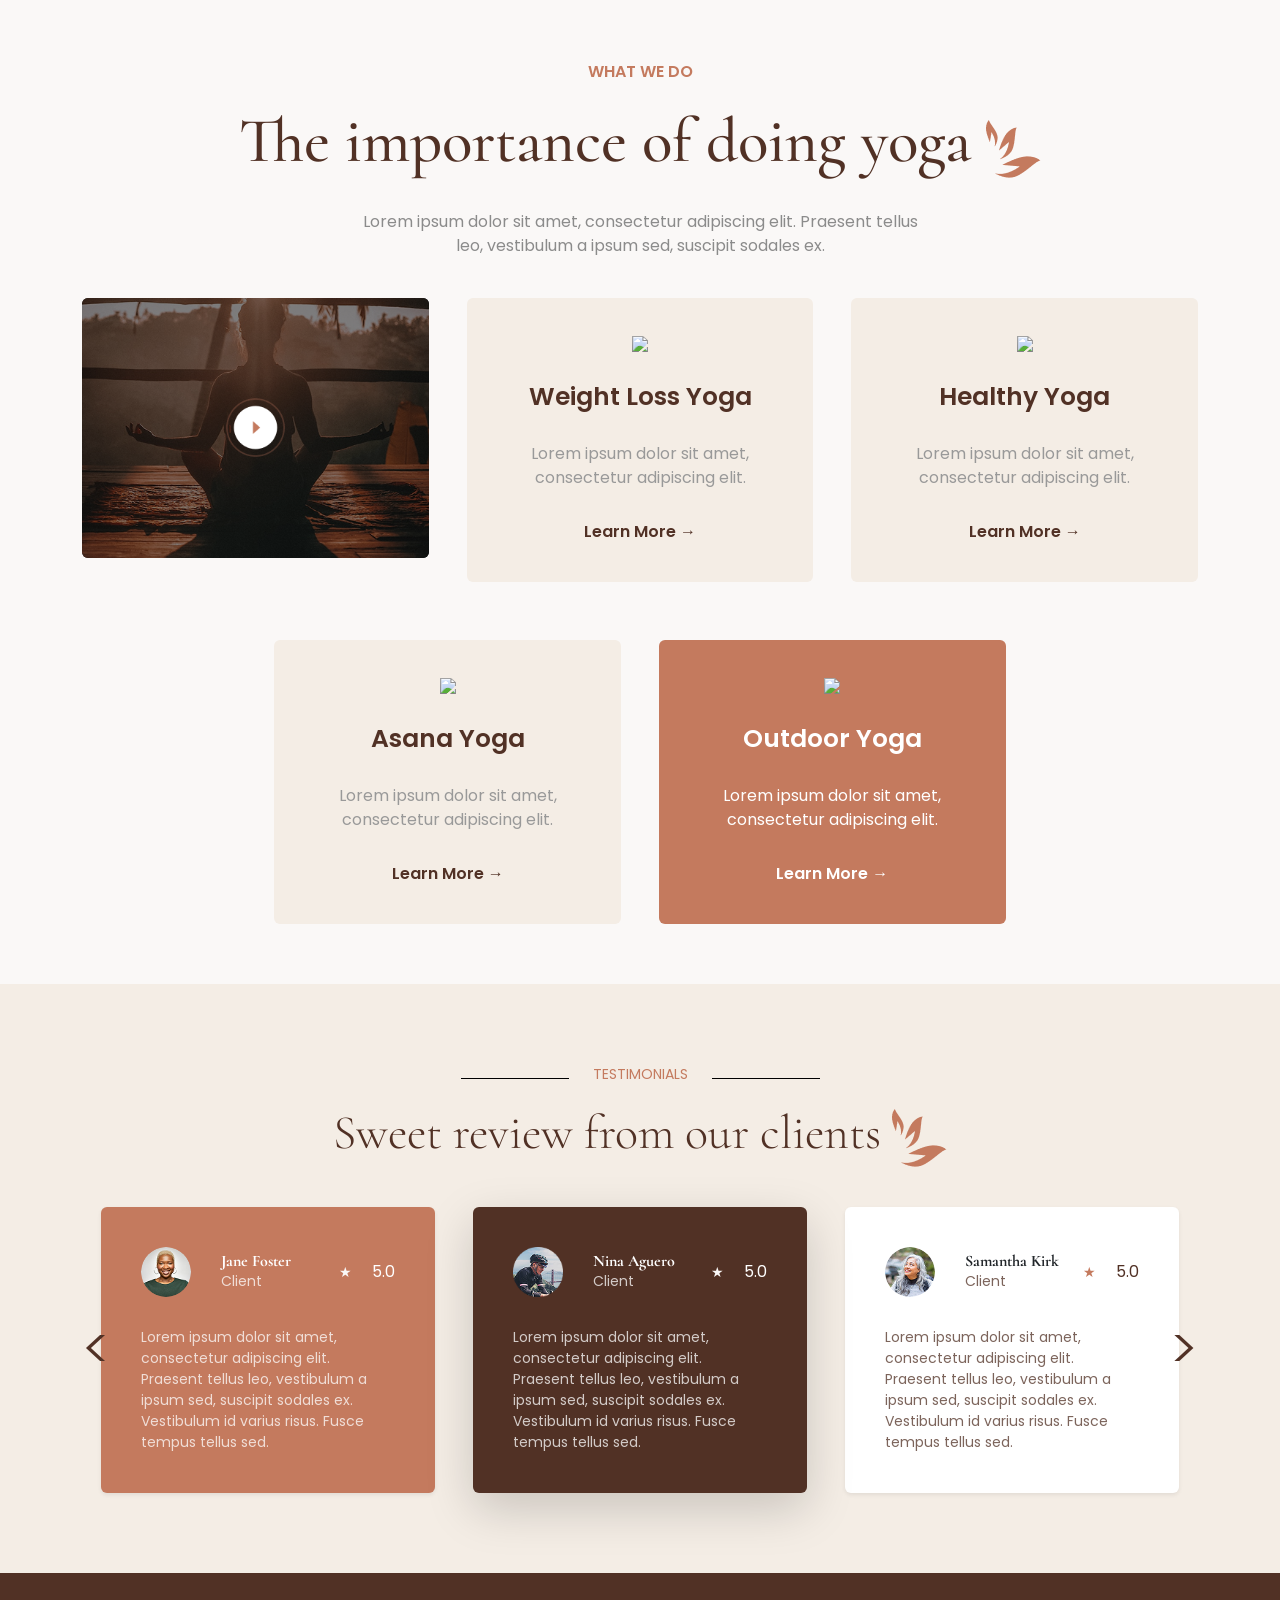
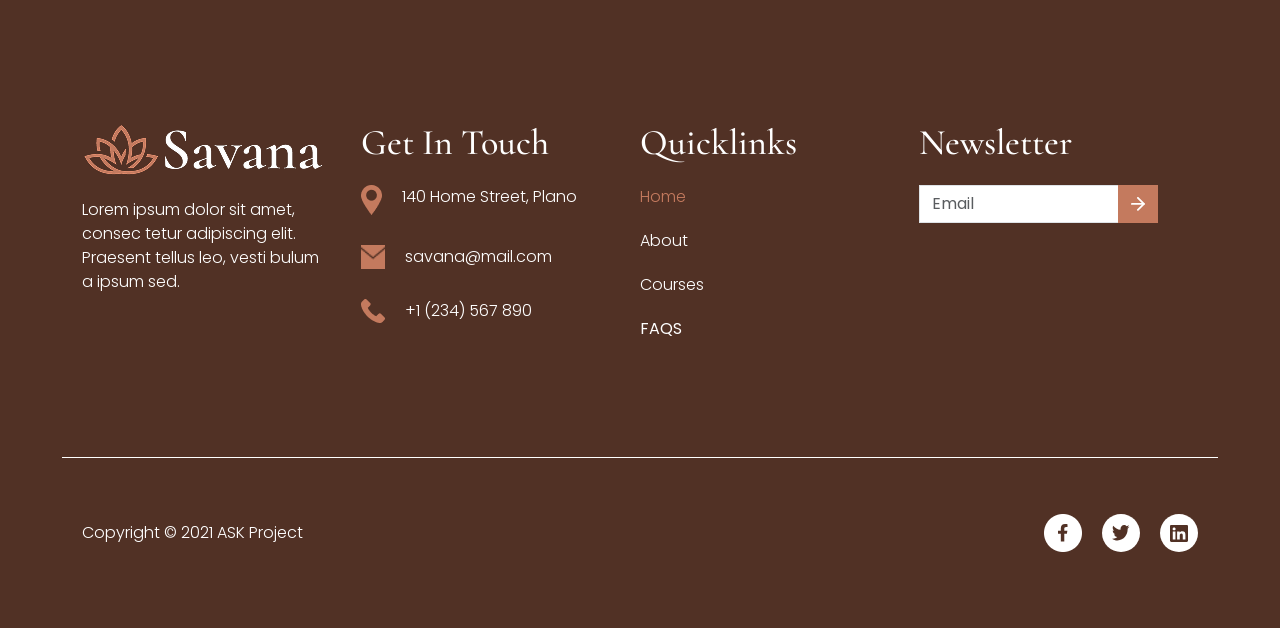
==== about.html @ 5b330559 "first commit" ====
<!DOCTYPE html>
<html lang="en">

<head>
    <meta charset="UTF-8">
    <meta name="viewport" content="width=device-width, initial-scale=1.0">
    <title>SAVANA</title>
    <link rel="stylesheet" href="/assest/css/style.min.css">
    <link rel="preconnect" href="https://fonts.googleapis.com">
    <link rel="stylesheet" href="https://cdn.jsdelivr.net/npm/bootstrap-icons@1.11.3/font/bootstrap-icons.css">
    <link rel="preconnect" href="https://fonts.gstatic.com" crossorigin>
    <link
        href="https://fonts.googleapis.com/css2?family=Cormorant:ital,wght@0,300..700;1,300..700&family=Poppins:ital,wght@0,100;0,200;0,300;0,400;0,500;0,600;0,700;0,800;0,900;1,100;1,200;1,300;1,400;1,500;1,600;1,700;1,800;1,900&display=swap"
        rel="stylesheet">
</head>

<body class="font-family">






    <section class="py-6 bg-warning">
        <div class="container text-center">

            <!-- Small Title -->
            <p class="text-uppercase fw-semibold mb-2 text-primary ">
                What We Do
            </p>

            <!-- Main Title -->
            <h2 class="mb-3 text-secondary font-family-cormorant ">
                The importance of doing yoga <img src="/assest/logo/flower.png" alt="">
            </h2>

            <!-- Subtitle -->
            <p class="mx-auto mb-5 text-info   w-50 w-md-50">
                Lorem ipsum dolor sit amet, consectetur adipiscing elit.
                Praesent tellus leo, vestibulum a ipsum sed, suscipit sodales ex.
            </p>


            <!-- FIRST ROW -->
            <div class="row g-4 justify-content-center">

                <!-- VIDEO -->
                <div class="col-12 col-md-6 col-lg-4">
                    <div class="ratio ratio-4x3 rounded overflow-hidden position-relative bg-dark">
                        <img src="./assest/images/yoga-men.png" class="w-100 h-100 object-fit-cover">
                       
                    </div>
                </div>


                <!-- CARD 1 -->
                <div class="col-12 col-md-6 col-lg-4">
                    <div class="bg-danger rounded p-4">
                        <img src="./icons/meditation.svg" height="50" class="mb-3">

                        <h4 class="text-secondary fw-semibold">Weight Loss Yoga</h4>

                        <p class="text-success my-3">
                            Lorem ipsum dolor sit amet, consectetur adipiscing elit.
                        </p>

                        <a href="#" class="fw-semibold text-secondary">
                            Learn More →
                        </a>
                    </div>
                </div>

                <!-- CARD 2 -->
                <div class="col-12 col-md-6 col-lg-4">
                    <div class="bg-danger rounded p-4">
                        <img src="./icons/yoga2.svg" height="50" class="mb-3">

                        <h4 class="text-secondary fw-semibold">Healthy Yoga</h4>

                        <p class="text-success my-3">
                            Lorem ipsum dolor sit amet, consectetur adipiscing elit.
                        </p>

                        <a href="#" class="fw-semibold text-secondary">
                            Learn More →
                        </a>
                    </div>
                </div>
            </div>



            <!-- SECOND ROW -->
            <div class="row g-4 justify-content-center mt-2">

                <!-- CARD 3 -->
                <div class="col-12 col-md-6 col-lg-4">
                    <div class="bg-danger rounded p-4">
                        <img src="./icons/yoga3.svg" height="50" class="mb-3">

                        <h4 class="text-secondary fw-semibold">Asana Yoga</h4>

                        <p class="text-success my-3">
                            Lorem ipsum dolor sit amet, consectetur adipiscing elit.
                        </p>

                        <a href="#" class="fw-semibold text-secondary">
                            Learn More →
                        </a>
                    </div>
                </div>

                <!-- CARD 4 (highlighted) -->
                <div class="col-12 col-md-6 col-lg-4">
                    <div class="bg-primary rounded p-4">
                        <img src="./icons/yoga4.svg" height="50" class="mb-3">

                        <h4 class="text-light fw-semibold">Outdoor Yoga</h4>

                        <p class="text-light my-3">
                            Lorem ipsum dolor sit amet, consectetur adipiscing elit.
                        </p>

                        <a href="#" class="fw-semibold text-light">
                            Learn More →
                        </a>
                    </div>
                </div>

            </div>

        </div>
    </section>
















    <section class="testimonials-section py-5 bg-danger">
        <div class="container py-lg-5">

            <div class="text-center mb-5">
                <p class="text-uppercase small tracking-widest text-primary mb-2">
                    <span class="member-divider me-2 bg-black"
                        style="width: 108px; height: 1px; display: inline-block;">
                    </span>

                    TESTIMONIALS

                    <span class="member-divider ms-2 bg-black"
                        style="width: 108px; height: 1px; display: inline-block;">
                    </span>
                </p>
                <h2 class="display-5 font-family-cormorant text-secondary">
                    Sweet review from our clients <img src="/assest/logo/flower.png" alt="">
                </h2>

            </div>

            <div class="d-flex justify-content-center align-items-stretch position-relative">

                <div class="testimonial-nav-arrow position-absolute start-0 top-50 translate-middle-y d-none d-lg-block"
                    style="z-index: 10;">
                    <span class="arrow-left display-4 fw-light text-secondary">&lt;</span>
                </div>

                <div class="row g-4 w-100">

                    <div class="col-12 col-md-6 col-lg-4 d-flex">
                        <div class="card testimonial-card bg-primary text-white w-100 shadow-sm border-0">
                            <div class="card-body p-4 p-md-5 position-relative">
                                <div class="d-flex justify-content-between align-items-center mb-3">
                                    <div class="d-flex align-items-center">
                                        <img src="./assest/logo/jane.png" alt="Jane Foster"
                                            class="testimonial-avatar me-3"
                                            style="width: 50px; height: 50px; border-radius: 50%; object-fit: cover;">
                                        <div>
                                            <h6 class="mb-0 fw-bold font-family-cormorant ">Jane Foster</h6>
                                            <p class="small mb-0 opacity-75">Client</p>
                                        </div>
                                    </div>
                                    <div class="rating-stars text-white">
                                        <span class="text-warning me-1 small">★</span> 5.0
                                    </div>
                                </div>
                                <p class="card-text small text-white opacity-75">
                                    Lorem ipsum dolor sit amet, consectetur adipiscing elit. Praesent tellus
                                    leo, vestibulum a ipsum sed, suscipit sodales ex. Vestibulum id varius
                                    risus. Fusce tempus tellus sed.
                                </p>
                                <div class="shape-line-1"></div>
                            </div>
                        </div>
                    </div>

                    <div class="col-12 col-md-6 col-lg-4 d-flex">
                        <div class="card testimonial-card bg-secondary text-white w-100 shadow-lg border-0" style="
                    position: relative; 
                    z-index: 6; 
                    ">
                            <div class="card-body p-4 p-md-5 position-relative">
                                <div class="d-flex justify-content-between align-items-center mb-3">
                                    <div class="d-flex align-items-center">
                                        <img src="./assest/logo/ninna.png" alt="Nina Aguero"
                                            class="testimonial-avatar me-3"
                                            style="width: 50px; height: 50px; ; object-fit: cover;">
                                        <div>
                                            <h6 class="mb-0 fw-bold font-family-cormorant">Nina Aguero</h6>
                                            <p class="small mb-0 opacity-75">Client</p>
                                        </div>
                                    </div>
                                    <div class="rating-stars text-whiteish">
                                        <span class="text-warning me-1 small">★</span> 5.0
                                    </div>
                                </div>
                                <p class="card-text small text-whiteish opacity-75">
                                    Lorem ipsum dolor sit amet, consectetur adipiscing elit. Praesent tellus
                                    leo, vestibulum a ipsum sed, suscipit sodales ex. Vestibulum id varius
                                    risus. Fusce tempus tellus sed.
                                </p>
                                <div class="shape-line-1"></div>
                            </div>
                        </div>
                    </div>

                    <div class="col-12 col-md-6 col-lg-4 d-flex">
                        <div class="card testimonial-card bg-white w-100 shadow-sm border-0">
                            <div class="card-body p-4 p-md-5 position-relative">
                                <div class="d-flex justify-content-between align-items-center mb-3">
                                    <div class="d-flex align-items-center">
                                        <img src="./assest/logo/kirk.png" alt="Samantha Kirk"
                                            class="testimonial-avatar me-3"
                                            style="width: 50px; height: 50px; border-radius: 50%; object-fit: cover;">


                                        <div class="text-w">
                                            <h6 class="mb-0 fw-bold font-family-cormorant">Samantha Kirk</h6>
                                            <p class="small mb-0 opacity-75 text-secondary">Client</p>
                                        </div>
                                    </div>
                                    <div class="rating-stars text-secondary">
                                        <span class="text-primary me-1 small">★</span> 5.0
                                    </div>
                                </div>
                                <p class="card-text small text-secondary opacity-75">
                                    Lorem ipsum dolor sit amet, consectetur adipiscing elit. Praesent tellus
                                    leo, vestibulum a ipsum sed, suscipit sodales ex. Vestibulum id varius
                                    risus. Fusce tempus tellus sed.
                                </p>
                                <div class="shape-line-1"></div>
                            </div>
                        </div>
                    </div>

                </div>

                <div class="testimonial-nav-arrow position-absolute end-0 top-50 translate-middle-y d-none d-lg-block"
                    style="z-index: 10;">
                    <span class="arrow-right display-4 fw-light text-secondary">&gt;</span>
                </div>

            </div>
        </div>
    </section>














    <footer class="bg-secondary">
        <div class="container pt-7">
            <div class="row g-5 pb-6">
                <div class="row g-5 pb-6">
                    <div class="col-12 col-xl-3 text-light">
                        <a href="index.html"><img src="./assest/logo/savanalogo.png" alt="Website Logo"></a>
                        <p class="pt-2 fw-light">Lorem ipsum dolor sit amet, consec tetur adipiscing elit.
                            Praesent
                            tellus
                            leo, vesti bulum a ipsum sed.</p>
                    </div>

                    <div class="col-12 col-md-6 col-xl-3">
                        <h2 class="fs-3 text-light pb-2 font-family-cormorant">Get In Touch</h2>
                        <ul class="list-unstyled d-flex flex-column gap-3  text-light">
                            <li><a href="#" class="d-flex gap-2 text-light fw-light"><img
                                        src="./assest/icon/location.png" alt="Location Icon">140 Home Street,
                                    Plano</a></li>
                            <li><a href="#" class="d-flex gap-2 text-light fw-light"><img src="./assest/icon/email.png"
                                        alt="Email Icon">savana@mail.com</a></li>
                            <li><a href="tel: +1 (234) 567 890" class="d-flex gap-2 text-light fw-light"><img
                                        src="./assest/icon/phone1.png" alt="Location Icon">+1 (234) 567 890</a>
                            </li>
                        </ul>
                    </div>
                    <div class="col-12 col-md-6 col-xl-3">
                        <h2 class="fs-3 text-light pb-2 font-family-cormorant">Quicklinks</h2>
                        <ul class="list-unstyled d-flex flex-column gap-2">
                            <li><a href="#" class="text-primary fw-light">Home</a></li>
                            <li><a href="#" class="text-light fw-light">About</a></li>
                            <li><a href="#" class="text-light fw-light fw-light">Courses</a></li>
                            <li><a href="#" class="text-light">FAQS</a></li>
                        </ul>
                    </div>
                    <div class="footer-form col-12 col-xl-3">
                        <h2 class="fs-3 text-light pb-2 font-family-cormorant">Newsletter</h2>
                        <div class="input-group mb-3">
                            <input type="text" class="form-control" placeholder="Email" aria-label="Email"
                                aria-describedby="button-addon2">
                            <button class="btn bg-primary" type="button" id="button-addon2"><img
                                    src="./assest/icon/arrow.svg" alt="Right Arrow icon"></button>
                        </div>
                    </div>
                </div>
                <div class="line"></div>
                <div class="py-1 d-flex align-items-center justify-content-between">
                    <p class="m-0 text-light fw-light">Copyright © 2021 ASK Project</p>
                    <div class="d-flex gap-2">
                        <a href="#"><img src="./assest/icon/facebook.png" alt="Facebook Icon"></a>
                        <a href="#"><img src="./assest/icon/twitter.svg" alt="Twitter Icon"></a>
                        <a href="#"><img src="./assest/icon/linkedin.svg" alt="Linkedin Icon"></a>
                    </div>
                </div>
            </div>
    </footer>

    <script src="https://cdn.jsdelivr.net/npm/bootstrap@5.3.8/dist/js/bootstrap.bundle.min.js"
        integrity="sha384-FKyoEForCGlyvwx9Hj09JcYn3nv7wiPVlz7YYwJrWVcXK/BmnVDxM+D2scQbITxI"
        crossorigin="anonymous"></script>
</body>

</html>
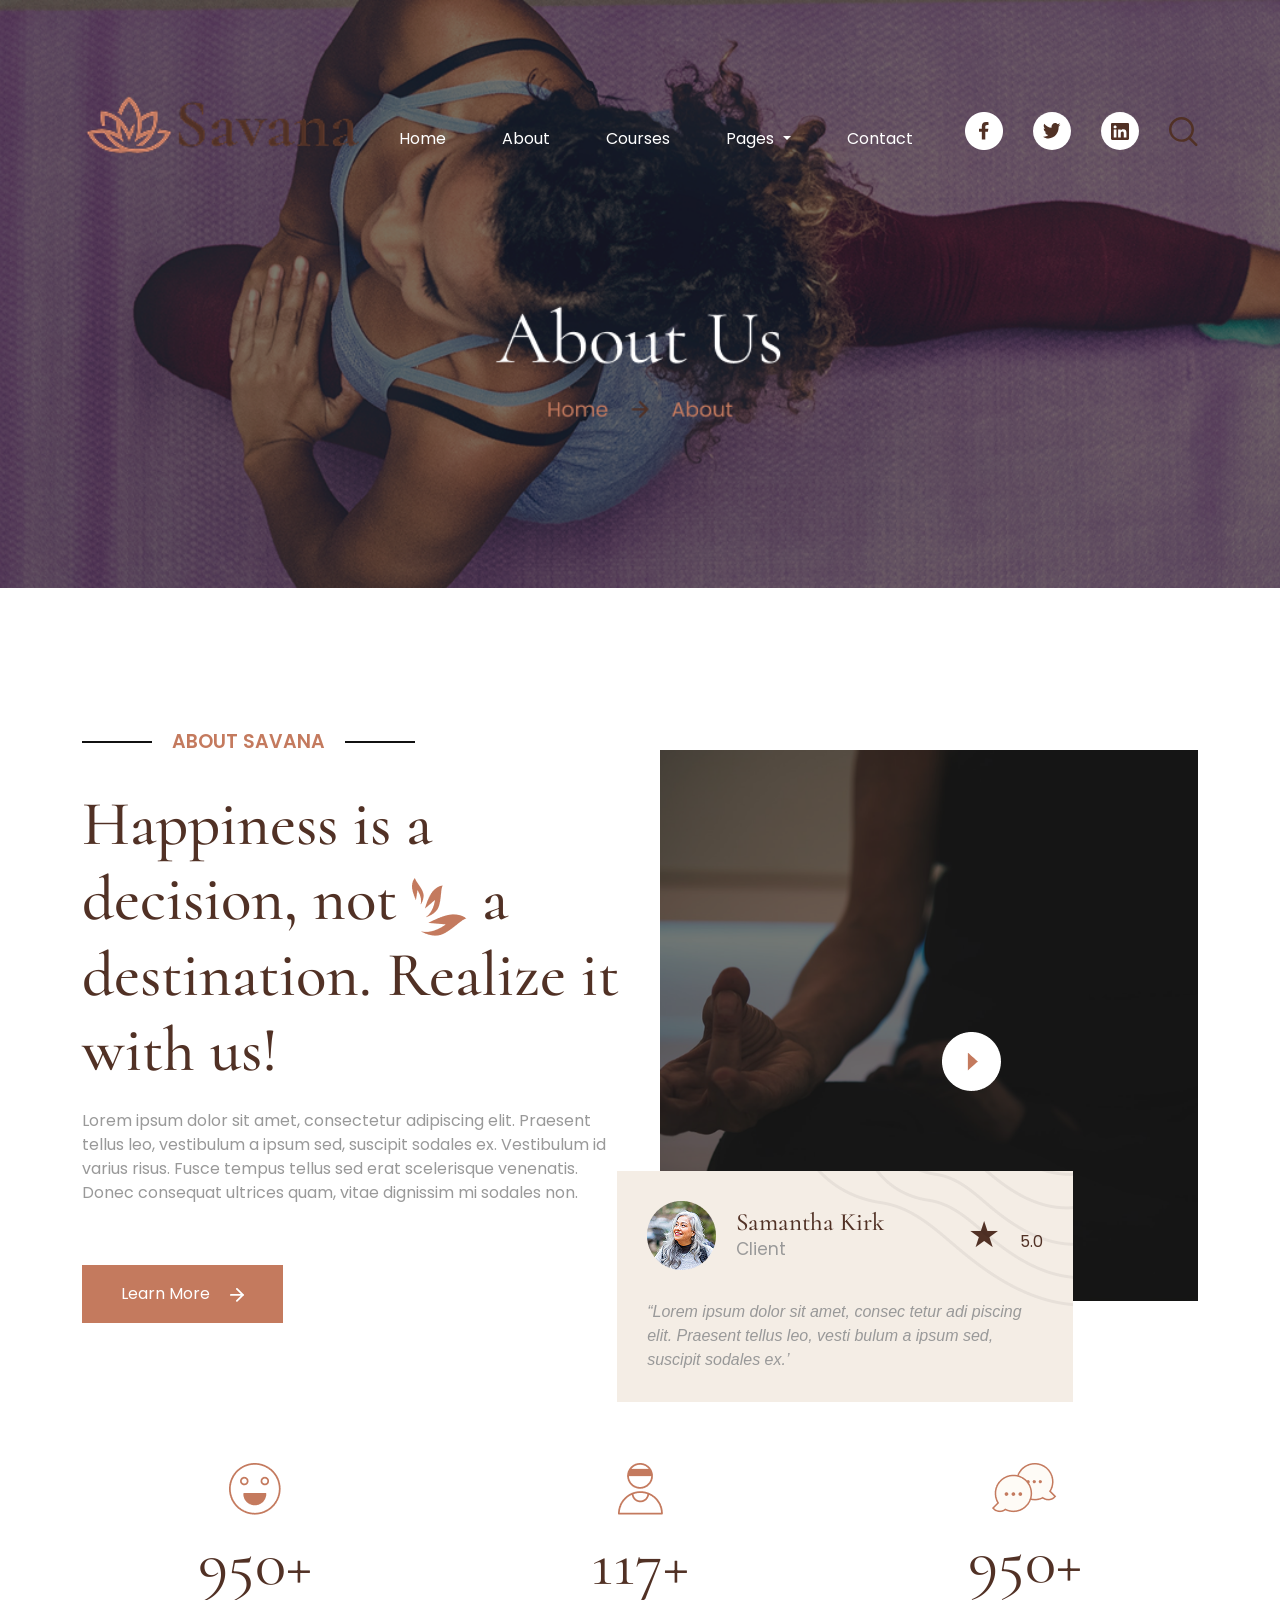
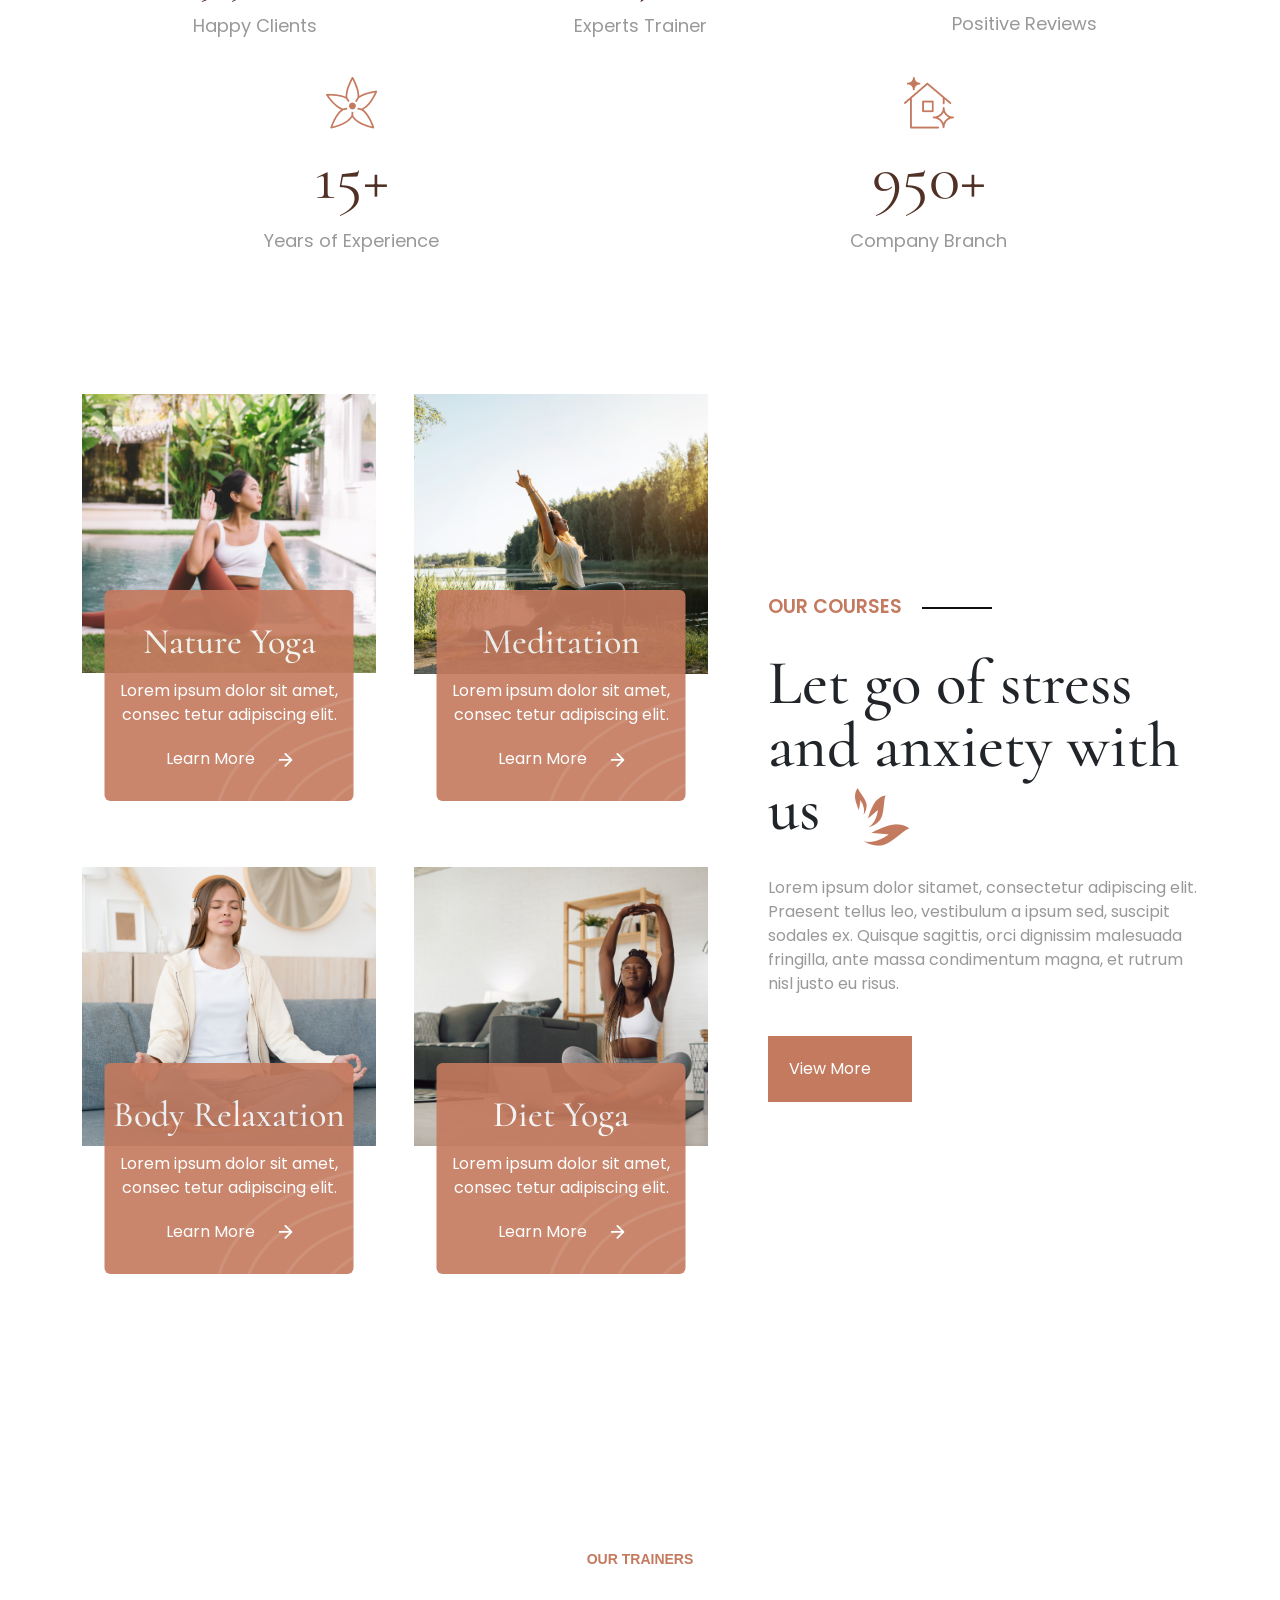
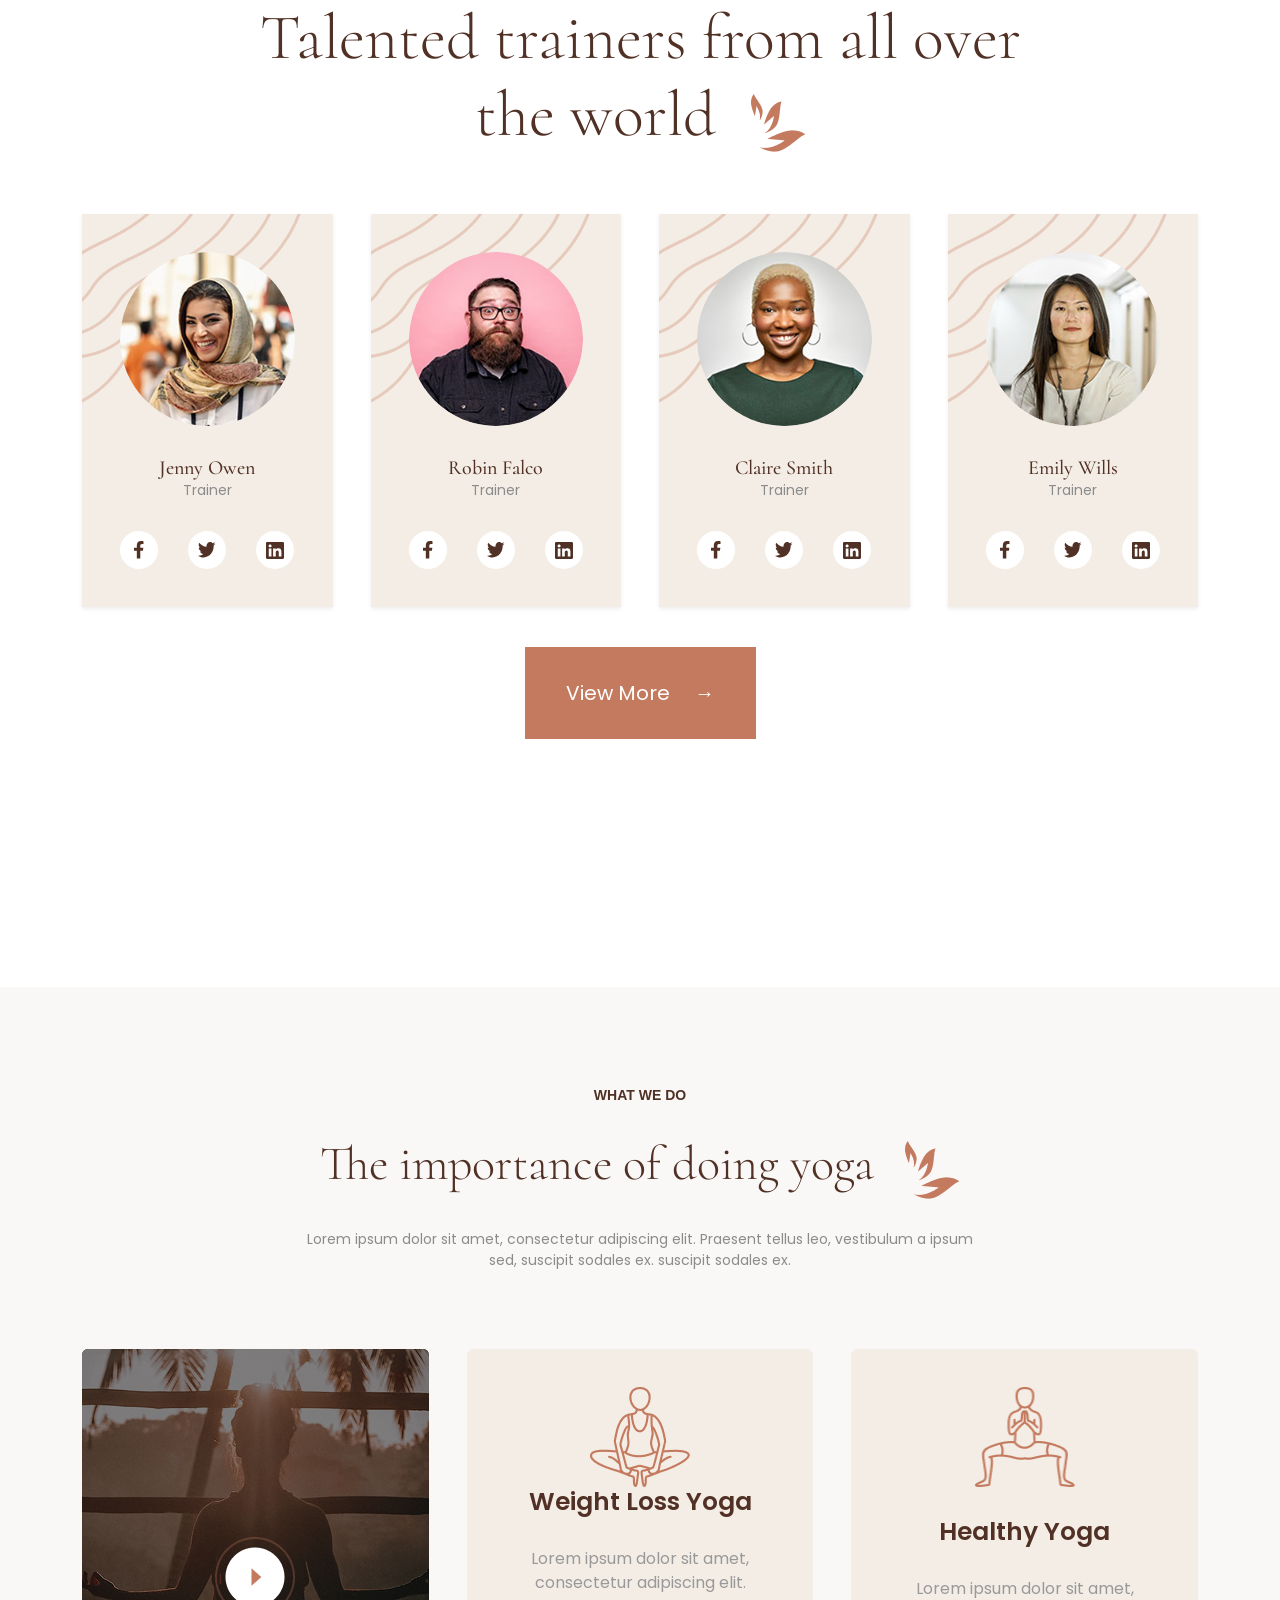
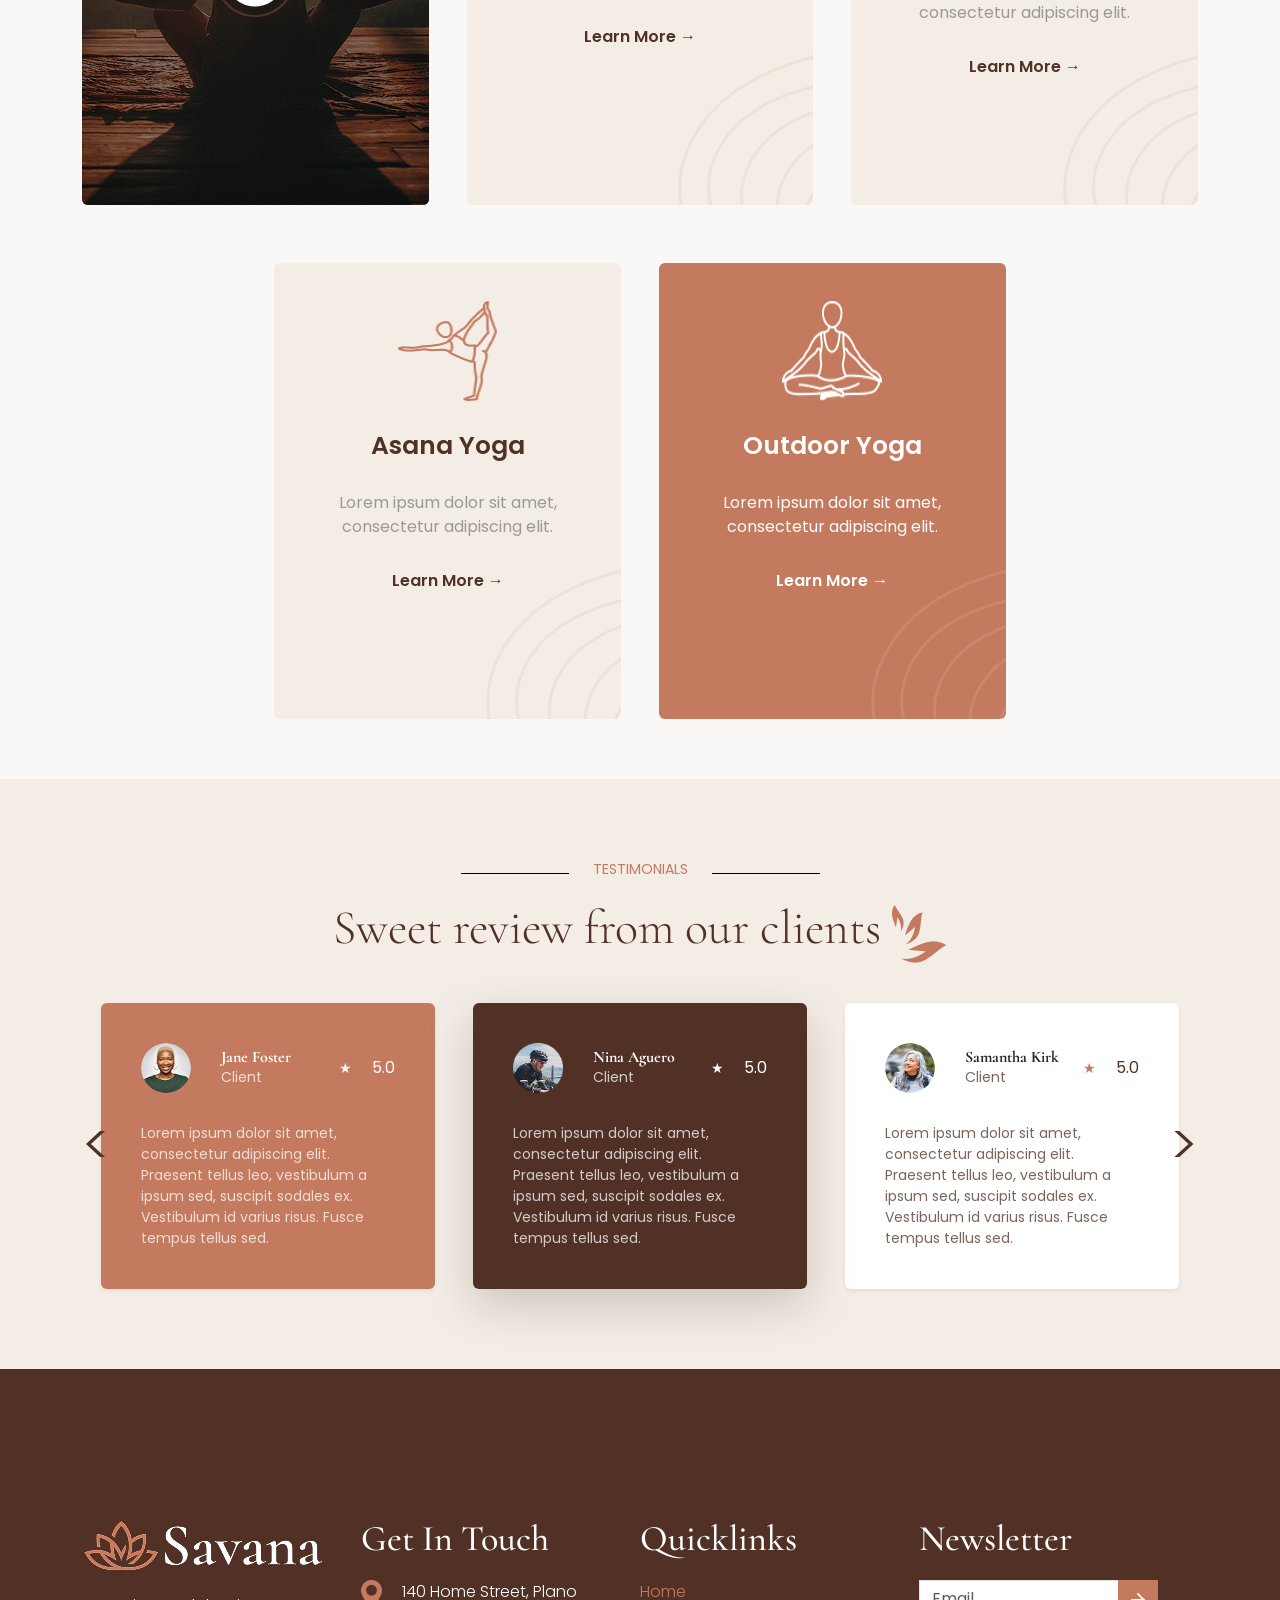
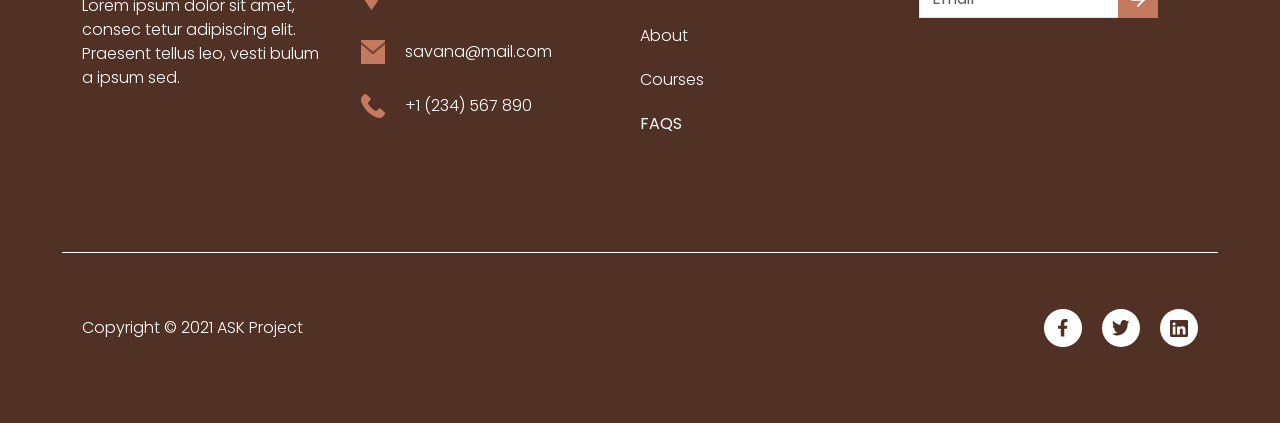
==== commit f2cb28f5: "about us complete" ====
--- a/about.html
+++ b/about.html
@@ -4,10 +4,9 @@
 <head>
     <meta charset="UTF-8">
     <meta name="viewport" content="width=device-width, initial-scale=1.0">
-    <title>SAVANA</title>
+    <title>About Us </title>
     <link rel="stylesheet" href="/assest/css/style.min.css">
     <link rel="preconnect" href="https://fonts.googleapis.com">
-    <link rel="stylesheet" href="https://cdn.jsdelivr.net/npm/bootstrap-icons@1.11.3/font/bootstrap-icons.css">
     <link rel="preconnect" href="https://fonts.gstatic.com" crossorigin>
     <link
         href="https://fonts.googleapis.com/css2?family=Cormorant:ital,wght@0,300..700;1,300..700&family=Poppins:ital,wght@0,100;0,200;0,300;0,400;0,500;0,600;0,700;0,800;0,900;1,100;1,200;1,300;1,400;1,500;1,600;1,700;1,800;1,900&display=swap"
@@ -20,118 +19,738 @@
 
 
 
+    <header class="custom-header-section mb-8 custom-header-bg">
+
+        <nav class="navbar navbar-expand-xl pt-var-3 pb-var-6 custom-navbar-style">
+            <div class="container custom-container-xxl">
+                <a class="navbar-brand" href="index.html">
+                    <img src="./assest/logo/savana.png" alt="Site Logo" class="custom-logo-size">
+                </a>
+
+                <button class="navbar-toggler" type="button" data-bs-toggle="collapse"
+                    data-bs-target="#navbarSupportedContent" aria-controls="navbarSupportedContent"
+                    aria-expanded="false" aria-label="Toggle navigation">
+                    <span class="navbar-toggler-icon custom-toggler-icon"></span>
+                </button>
+
+                <div class="collapse navbar-collapse" id="navbarSupportedContent">
+                    <ul class="navbar-nav d-flex gap-5 mx-auto mb-2 mb-lg-0 custom-nav-links">
+
+                        <li class="nav-item">
+                            <a class="nav-link text-secondary-var custom-nav-link-style" aria-current="page"
+                                href="./index.html">Home</a>
+                        </li>
+
+                        <li class="nav-item">
+                            <a class="nav-link active text-primary-var custom-nav-link-style"
+                                href="./about.html">About</a>
+                        </li>
+
+                        <li class="nav-item">
+                            <a class="nav-link text-secondary-var custom-nav-link-style" href="#">Courses</a>
+                        </li>
+
+                        <li class="nav-item dropdown">
+                            <a class="nav-link dropdown-toggle text-secondary-var custom-nav-link-style" href="#"
+                                role="button" data-bs-toggle="dropdown" aria-expanded="false">
+                                Pages
+                            </a>
+                            <ul class="dropdown-menu custom-dropdown-menu-style">
+                                <li><a class="dropdown-item" href="#">Action</a></li>
+                                <li><a class="dropdown-item" href="#">Another action</a></li>
+                                <li>
+                                    <hr class="dropdown-divider">
+                                </li>
+                                <li><a class="dropdown-item" href="#">Something else here</a></li>
+                            </ul>
+                        </li>
+
+                        <li class="nav-item">
+                            <a class="nav-link text-secondary-var custom-nav-link-style"
+                                href="./contact.html">Contact</a>
+                        </li>
+                    </ul>
+
+                    <ul class="d-flex align-items-center gap-3 custom-social-search-icons">
+                        <a href="#"><img src="./assest/icon/facebook.png" alt="Facebook icon"
+                                class="img-fluid custom-icon-filter"></a>
+                        <a href="#"><img src="./assest/icon/twitter.svg" alt="Twitter icon"
+                                class="custom-icon-filter"></a>
+                        <a href="#"><img src="./assest/icon/linkedin.svg" alt="Instagram icon"
+                                class="custom-icon-filter"></a>
+                        <a href="#"><img src="./assest/icon/search.svg" alt="Search icon"
+                                class="custom-icon-filter"></a>
+                    </ul>
+                </div>
+            </div>
+        </nav>
+
+        <section class="main-breadcrumb-section custom-breadcrumb-bg-overlay">
+            <div class="container py-8 py-lg-9 position-relative custom-z-index-content">
+                <!-- <h1 class="h2 text-light-var text-center font-family-cormorant-var custom-page-title-size">About Us</h1>
+            
+            <div class="d-flex align-items-center justify-content-center pb-var-8 text-primary-var custom-breadcrumb-links">
+                <a href="./index.html" class="text-light-var custom-breadcrumb-link">Home</a>
+                <span class="text-primary-var mx-2">/</span> 
+                <a href="about.html" class="text-primary-var custom-breadcrumb-link">About</a>
+            </div> -->
+            </div>
+        </section>
+    </header>
+
+
+
+
+
+
+
+
+
+
+
+
+
+
+
+
+
+
+
+
+
+    <section class="about-us">
+        <div class="container position-relative">
+            <div class="row align-items-center g-2 g-lg-5">
+                <div class="col-12 col-lg-6">
+                    <div class="d-flex align-items-center gap-2 pb-1 pb-lg-3">
+                        <div class="line-short"></div>
+                        <p class="text-primary txt-19 fw-semibold">ABOUT SAVANA</p>
+                        <div class="line-short"></div>
+                    </div>
+                    <h2 class="fs-2 font-family-cormorant text-secondary lh-2 pb-2">Happiness is a decision, not <img
+                            src="./assest/logo/flower.png" alt="">
+                        a
+                        destination.
+                        Realize it with us!</h2>
+                    <p class=" pb-2 pb-lg-6 text-success">Lorem ipsum dolor sit amet, consectetur adipiscing
+                        elit.
+                        Praesent tellus leo, vestibulum a ipsum sed, suscipit sodales ex. Vestibulum id varius
+                        risus. Fusce
+                        tempus tellus sed erat scelerisque venenatis. Donec consequat ultrices quam, vitae dignissim
+                        mi
+                        sodales non.</p>
+                    <a href="#" class="btn bg-primary text-light py-1 px-4">Learn More <img class="ps-1"
+                            src="./assest/icon/arrow.svg" alt="Right Arrow"></a>
+                </div>
+                <div class="col-12 col-lg-6 position-relative">
+                    <img class="img-fluid h-100" src="./assest/icon/yoha20.png" alt="Video Image">
+
+                    <button type="button" class="btn position-absolute top-50 start-50" data-bs-toggle="modal"
+                        data-bs-target="#exampleModal">
+                        <img class="img-fluid" src="./assest/icon/play2.png" alt="Play Button">
+                    </button>
+
+                    <div class="modal fade" id="exampleModal" tabindex="-1" aria-labelledby="exampleModalLabel"
+                        aria-hidden="true">
+                        <div class="modal-dialog">
+                            <div class="modal-content">
+                                <div class="modal-body p-0">
+                                    <button type="button" class="btn-close" data-bs-dismiss="modal"
+                                        aria-label="Close"></button>
+                                    <iframe class="d-block" width="560" height="315"
+                                        src="https://www.youtube.com/embed/LCyP3F7gRC4?si=s0xUCpOGlSTHyMmU"
+                                        title="YouTube video player" frameborder="0"
+                                        allow="accelerometer; autoplay; clipboard-write; encrypted-media; gyroscope; picture-in-picture; web-share"
+                                        referrerpolicy="strict-origin-when-cross-origin" allowfullscreen></iframe>
+                                </div>
+                            </div>
+                        </div>
+                    </div>
+                </div>
+            </div>
+            <div class="text-card">
+                <div class="position-relative py-3 px-3 bg-danger">
+                    <div class="d-flex align-items-center justify-content-between pb-3">
+                        <div class="d-flex align-items-center">
+                            <img class="img-fluid pe-2" src="./assest/logo/kirk.png" alt="testimonial img 1">
+                            <div>
+                                <h3 class="fs-4 font-family-cormorant text-secondary">Samantha Kirk</h3>
+                                <p class="text-success txt-17">Client</p>
+                            </div>
+                        </div>
+                        <div class="rating-stars text-secondary">
+                            <span class="text-secondary me-1 small fs-3">★</span> 5.0
+                        </div>
+                    </div>
+                    <i class="text-success">“Lorem ipsum dolor sit amet, consec tetur adi piscing elit. Praesent
+                        tellus leo, vesti bulum a ipsum sed, suscipit sodales ex.’</i>
+                    <img class="position-absolute end-0 top-0" src="./assest/logo/shape20.png" alt="Placeholder Image">
+                </div>
+            </div>
+        </div>
+    </section>
+
+
+
+
+
+
+
+
+
+
+
+
+
+
+
+
+
+
+
+
+
+
+    <!-- 
+    <section class="about-us-section py-8 py-lg-9 bg-danger custom-background-waves">
+        <div class="container custom-container-xxl">
+            <div class="row g-5 align-items-center">
+
+                <div class="col-12 col-lg-6">
+                    <div class="d-flex align-items-center mb-3">
+                        <p class="small text-uppercase fw-bold mb-0 text-primary me-3 custom-sub-heading-spacing">ABOUT
+                            US</p>
+                        <span class="bg-primary d-inline-block custom-w-line-short custom-h-1px opacity-50"></span>
+                    </div>
+
+                    <h2 class="h2 font-family-cormorant text-secondary custom-h1" style="font-size: 63px;">
+                        Happiness is a decision, not
+                        <img src="./assest/logo/flower.png" alt="Flower icon" class="ms-2 custom-leaf-icon-size">
+
+                        a destination. Realize it
+
+                        with us!
+                    </h2>
+
+                    <p class="text-info mb-5 custom-description-text-large">
+                        Lorem ipsum dolor sit amet, consectetur adipiscing elit. Praesent
+                        tellus leo, vestibulum a ipsum sed, suscipit sodales ex. Quisque
+                        sagittis, orci dignissim malesuada fringilla, ante massa
+                        condimentum magna, et rutrum nisl justo eu risus.
+                    </p>
+
+                    <a href="#"
+                        class="btn btn-lg px-5 py-3 bg-primary text-light fw-bold rounded-1 d-inline-block custom-button-style">
+                        View More <span class="ms-2">&rarr;</span>
+                    </a>
+                </div>
+
+                <div class="col-12 col-lg-6 position-relative">
+                    <div class="ratio ratio-4x3 custom-video-frame-large rounded-3 overflow-hidden shadow-lg">
+                        <img src="./assest/icon/yoha20.png" alt="Person meditating"
+                            class="img-fluid object-fit-cover w-100 h-100">
+                        <div
+                            class="d-flex align-items-center justify-content-center position-absolute w-100 h-100 bg-black bg-opacity-10">
+                            <button class="btn bg-light rounded-circle p-3 custom-play-button-size">
+                                <svg xmlns="http://www.w3.org/2000/svg" width="30" height="30" fill="currentColor"
+                                    class="bi bi-play-fill text-primary" viewBox="0 0 16 16">
+                                    <path
+                                        d="m11.596 8.697-6.363 3.692c-.54.313-1.233-.066-1.233-.697V4.308c0-.63.692-1.01 1.233-.697l6.363 3.692a.846.846 0 0 1 0 1.394z" />
+                                </svg>
+                            </button>
+                        </div>
+                    </div>
+
+                    <div
+                        class="card custom-testimonial-card border-0 p-4 shadow-lg position-absolute custom-testimonial-position bg-warning rounded-3 custom-testimonial-wavy-bg">
+                        <div class="d-flex align-items-center mb-3">
+                            <img src="./assest/images/client-samantha.jpg" alt="Samantha Kirk"
+                                class="custom-client-image-small rounded-circle me-3">
+                            <div>
+                                <h6 class="h6 text-secondary fw-bold mb-0">Samantha Kirk</h6>
+                                <p class="small text-info mb-0">Client</p>
+                            </div>
+                            <div class="ms-auto text-primary fw-bold custom-rating-align">
+                                <i class="bi bi-star-fill me-1"></i> 5.0
+                            </div>
+                        </div>
+
+                        <p class="small text-info mb-0 custom-quote-text">
+                            "Lorem ipsum dolor sit amet, consec tetur adi piscing elit. Praesent tellus leo,
+                            vestibulum a ipsum sed, suscipit sodales ex."
+                        </p>
+                    </div>
+
+                </div>
+            </div>
+        </div>
+    </section> -->
+
+
+
+
+
+
+
+
+
+
+
+
+
+
+
+
+
+
+    <section class="exposure my-8">
+        <div class="container">
+            <div class="row justify-content-center text-center g-4">
+                <div class="col-6 col-lg-4">
+                    <img src="./assest/icon/happy.png" alt="Clients Logo" class="img-fluid">
+                    <p class="txt-65 font-family-cormorant text-secondary">950+</p>
+                    <p class="txt-18 text-success">Happy Clients</p>
+                </div>
+
+                <div class="col-6 col-lg-4">
+                    <img src="./assest/icon/trainer.png" alt="Trainer Logo" class="img-fluid">
+                    <p class="txt-65 font-family-cormorant text-secondary">117+</p>
+                    <p class="txt-18 text-success">Experts Trainer</p>
+                </div>
+
+                <div class="col-6 col-lg-4">
+                    <img src="./assest/icon/review.png" alt="Feedback Logo" class="img-fluid">
+                    <p class="txt-65 font-family-cormorant text-secondary">950+</p>
+                    <p class="txt-18 text-success">Positive Reviews</p>
+                </div>
+
+                <div class="col-6 col-lg-6">
+                    <img src="./assest/icon/exprience.png" alt="Experience Logo" class="img-fluid">
+                    <p class="txt-65 font-family-cormorant text-secondary">15+</p>
+                    <p class="txt-18 text-success">Years of Experience</p>
+                </div>
+
+                <div class="col-6 col-lg-6">
+                    <img src="./assest/icon/branch.png" alt="Branch Logo" class="img-fluid">
+                    <p class="txt-65 font-family-cormorant text-secondary">950+</p>
+                    <p class="txt-18 text-success">Company Branch</p>
+                </div>
+            </div>
+        </div>
+    </section>
+
+
+
+
+
+
+
+
+
+
+
+
+
+
+
+
+
+
+
+
+
+
+
+
+
+
+    <section class="courses container">
+        <div class="row g-2 g-lg-6 align-items-center">
+            <div class="col-12 col-xl-7">
+                <div class="row g-3 g-md-4">
+
+                    <div class="position-relative col-12 col-sm-6 mb-3 mb-lg-9 course">
+                        <img class="img-fluid w-100" src="./assest/images/yoga_girl.svg" alt="Yoga Image">
+
+                        <div class="box bg-primary text-center text-light py-3 position-absolute start-50 translate-middle-x rounded"
+                            style="opacity: 0.9; width: 75%; top: 70%;">
+
+                            <h3 class="font-family-cormorant pb-1">Nature Yoga</h3>
+                            <p class="pb-2">Lorem ipsum dolor sit amet, consec tetur adipiscing elit.</p>
+                            <a href="#" class="text-light text-decoration-none">
+                                Learn More <img class="ms-2" src="./assest/icon/arrow.svg" alt="Right Arrow Icon">
+                            </a>
+                            <img class="position-absolute bottom-0 end-0" src="./assest/icon/yoga_bg.png"
+                                alt="Course Placeholder Icon">
+                        </div>
+
+
+                    </div>
+
+                    <div class="position-relative col-12 col-sm-6 mb-3 mb-lg-9 course">
+                        <img class="img-fluid w-100" src="./assest/images/yoga_girl2.png" alt="Yoga Image">
+
+                        <div class="box bg-primary text-center text-light py-3 position-absolute start-50 translate-middle-x rounded"
+                            style="opacity: 0.9; width: 75%; top: 70%;">
+
+                            <h3 class="font-family-cormorant pb-1">Meditation</h3>
+                            <p class="pb-2">Lorem ipsum dolor sit amet, consec tetur adipiscing elit.</p>
+                            <a href="#" class="text-light text-decoration-none">
+                                Learn More <img class="ms-2" src="./assest/icon/arrow.svg" alt="Right Arrow Icon">
+                            </a>
+                            <img class="position-absolute bottom-0 end-0" src="./assest/icon/yoga_bg.png"
+                                alt="Course Placeholder Icon">
+                        </div>
+
+                    </div>
+
+                    <div class="position-relative col-12 col-sm-6 mb-3 mb-lg-9 course">
+                        <img class="img-fluid w-100" src="./assest/images/yoga_girl3.png" alt="Yoga Image">
+
+                        <div class="box bg-primary text-center text-light py-3 position-absolute start-50 translate-middle-x rounded"
+                            style="opacity: 0.9; width: 75%; top: 70%;">
+
+                            <h3 class="font-family-cormorant pb-1">Body Relaxation</h3>
+                            <p class="pb-2">Lorem ipsum dolor sit amet, consec tetur adipiscing elit.</p>
+                            <a href="#" class="text-light text-decoration-none">
+                                Learn More <img class="ms-2" src="./assest/icon/arrow.svg" alt="Right Arrow Icon">
+                            </a>
+                            <img class="position-absolute bottom-0 end-0" src="./assest/icon/yoga_bg.png"
+                                alt="Course Placeholder Icon">
+                        </div>
+
+
+                    </div>
+
+                    <div class="position-relative col-12 col-sm-6 mb-3 mb-lg-9 course">
+                        <img class="img-fluid w-100" src="./assest/images/yoga_girl4.svg" alt="Yoga Image">
+
+                        <div class="box bg-primary text-center text-light py-3 position-absolute start-50 translate-middle-x rounded"
+                            style="opacity: 0.9; width: 75%; top: 70%;">
+
+                            <h3 class="font-family-cormorant pb-1">Diet Yoga</h3>
+                            <p class="pb-2">Lorem ipsum dolor sit amet, consec tetur adipiscing elit.</p>
+                            <a href="#" class="text-light text-decoration-none">
+                                Learn More <img class="ms-2" src="./assest/icon/arrow.svg" alt="Right Arrow Icon">
+                            </a>
+
+                            <img class="position-absolute bottom-0 end-0" src="./assest/icon/yoga_bg.png"
+                                alt="Course Placeholder Icon">
+                        </div>
+
+                    </div>
+
+                </div>
+            </div>
+
+            <div class="col-12 col-xl-5">
+                <div class="d-flex align-items-center pb-1 pb-lg-3 gap-2">
+                    <p class="text-primary txt-19 fw-semibold">OUR COURSES</p>
+                    <div class="line-short"></div>
+                </div>
+                <h2 class="fs-2 font-family-cormorant lh-1 pb-1 pb-lg-3">Let go of stress and anxiety with us <img
+                        src="./assest/logo/flower.png" alt="" class="ms-2"></h2>
+
+                <p class="pb-5 text-success">Lorem ipsum dolor sitamet, consectetur adipiscing elit. Praesent
+                    tellus leo, vestibulum a ipsum sed, suscipit sodales ex. Quisque sagittis, orci dignissim
+                    malesuada fringilla, ante massa condimentum magna, et rutrum nisl justo eu risus.</p>
+                <a class="btn bg-primary text-light p-2" href="#">View More <img class="ps-1"
+                        src="./assets/images/icons/right-arrow.png" alt=""></a>
+            </div>
+        </div>
+    </section>
+
+
+
+
+
+
+
+
+
+
+
+
+
+
+
+
+
+
+
+    <section class="trainers-section py-8 bg-white">
+        <div class="container py-lg-7">
+
+            <div class="text-center mb-6">
+
+                <div class="d-flex align-items-center justify-content-center mb-3">
+                    <span class="bg-secondary mx-3 d-inline-block custom-w-80px custom-h-1px"></span>
+
+                    <p class="small text-uppercase fw-bold mb-0 text-primary">OUR TRAINERS</p>
+
+                    <span class="bg-secondary mx-3 d-inline-block custom-w-80px custom-h-1px"></span>
+                </div>
+                <h2 class="display-3 font-family-cormorant text-secondary mb-5">
+                    Talented trainers from all over <br>
+                    the world
+                    <img src="./assest/logo/flower.png" alt="" class="ms-2">
+                </h2>
+
+            </div>
+
+            <div class="row g-4 justify-content-center">
+
+                <div class="col-12 col-sm-6 col-md-4 col-lg-3 d-flex">
+                    <div
+                        class="card trainer-card text-center bg-danger w-100 border-0 rounded-0 shadow-sm p-4 custom-trainer-card-size position-relative">
+
+                        <div
+                            class="trainer-img-container mb-3 overflow-hidden rounded-circle mx-auto custom-trainer-img-size z-1">
+                            <img src="./assest/images/card10.png" alt="Jenny Owen's Profile" class="img-fluid">
+                        </div>
+
+                        <h5 class="mb-0 text-secondary font-family-cormorant z-1 position-relative">Jenny Owen</h5>
+                        <p class="small text-info mb-3 z-1 position-relative">Trainer</p>
+
+                        <div class="d-flex justify-content-center gap-3 z-1 position-relative">
+                            <a href="#"><img src="./assest/icon/facebook.png" alt="Facebook Icon"></a>
+                            <a href="#"><img src="./assest/icon/twitter.svg" alt="Twitter Icon"></a>
+                            <a href="#"><img src="./assest/icon/linkedin.svg" alt="Linkedin Icon"></a>
+                        </div>
+
+                        <div class="position-absolute opacity-40 custom-wavy-card-bg-decoration z-0 top-0 start-0 ">
+                            <img src="./assest/logo/bg8.png" alt="Abstract Wave Background"
+                                class="w-100 h-100 object-fit-cover">
+                        </div>
+
+                    </div>
+                </div>
+
+                <div class="col-12 col-sm-6 col-md-4 col-lg-3 d-flex">
+                    <div
+                        class="card trainer-card text-center bg-danger w-100 border-0 rounded-0 shadow-sm p-4 custom-trainer-card-size position-relative">
+
+                        <div
+                            class="trainer-img-container mb-3 overflow-hidden rounded-circle mx-auto custom-trainer-img-size z-1">
+                            <img src="./assest/images/card11.png" alt="Robin Falco's Profile" class="img-fluid">
+                        </div>
+
+                        <h5 class="mb-0 text-secondary font-family-cormorant z-1 position-relative">Robin Falco</h5>
+                        <p class="small text-info mb-3 z-1 position-relative">Trainer</p>
+
+                        <div class="d-flex justify-content-center gap-3 z-1 position-relative">
+                            <a href="#"><img src="./assest/icon/facebook.png" alt="Facebook Icon"></a>
+                            <a href="#"><img src="./assest/icon/twitter.svg" alt="Twitter Icon"></a>
+                            <a href="#"><img src="./assest/icon/linkedin.svg" alt="Linkedin Icon"></a>
+                        </div>
+
+                        <div class="position-absolute opacity-40 custom-wavy-card-bg-decoration z-0 top-0 start-0">
+                            <img src="./assest/logo/bg8.png" alt="Abstract Wave Background"
+                                class="w-100 h-100 object-fit-cover">
+                        </div>
+
+                    </div>
+                </div>
+
+                <div class="col-12 col-sm-6 col-md-4 col-lg-3 d-flex">
+                    <div
+                        class="card trainer-card text-center bg-danger w-100 border-0 rounded-0 shadow-sm p-4 custom-trainer-card-size position-relative">
+
+                        <div
+                            class="trainer-img-container mb-3 overflow-hidden rounded-circle mx-auto custom-trainer-img-size z-1">
+                            <img src="./assest/images/card12.png" alt="Claire Smith's Profile" class="img-fluid">
+                        </div>
+
+                        <h5 class="mb-0 text-secondary font-family-cormorant z-1 position-relative">Claire Smith</h5>
+                        <p class="small text-info mb-3 z-1 position-relative">Trainer</p>
+
+                        <div class="d-flex justify-content-center gap-3 z-1 position-relative">
+                            <a href="#"><img src="./assest/icon/facebook.png" alt="Facebook Icon"></a>
+                            <a href="#"><img src="./assest/icon/twitter.svg" alt="Twitter Icon"></a>
+                            <a href="#"><img src="./assest/icon/linkedin.svg" alt="Linkedin Icon"></a>
+                        </div>
+
+                        <div class="position-absolute opacity-40 custom-wavy-card-bg-decoration z-0 top-0 start-0">
+                            <img src="./assest/logo/bg8.png" alt="Abstract Wave Background"
+                                class="w-100 h-100 object-fit-cover">
+                        </div>
+
+                    </div>
+                </div>
+
+                <div class="col-12 col-sm-6 col-md-4 col-lg-3 d-flex">
+                    <div
+                        class="card trainer-card text-center bg-danger w-100 border-0 rounded-0 shadow-sm p-4 custom-trainer-card-size position-relative">
+
+                        <div
+                            class="trainer-img-container mb-3 overflow-hidden rounded-circle mx-auto custom-trainer-img-size z-1">
+                            <img src="./assest/images/card13.png" alt="Emily Wills's Profile" class="img-fluid">
+                        </div>
+
+                        <h5 class="mb-0 text-secondary font-family-cormorant z-1 position-relative">Emily Wills</h5>
+                        <p class="small text-info mb-3 z-1 position-relative">Trainer</p>
+
+                        <div class="d-flex justify-content-center gap-3 z-1 position-relative">
+                            <a href="#"><img src="./assest/icon/facebook.png" alt="Facebook Icon"></a>
+                            <a href="#"><img src="./assest/icon/twitter.svg" alt="Twitter Icon"></a>
+                            <a href="#"><img src="./assest/icon/linkedin.svg" alt="Linkedin Icon"></a>
+                        </div>
+
+                        <div class="position-absolute opacity-40 custom-wavy-card-bg-decoration z-0 top-0 start-0">
+                            <img src="./assest/logo/bg8.png" alt="Abstract Wave Background"
+                                class="w-100 h-100 object-fit-cover">
+                        </div>
+
+                    </div>
+                </div>
+            </div>
+
+            <div class="text-center mt-5">
+                <a href="#" class="btn btn-lg px-5 py-3 bg-primary text-light rounded-0">
+                    View More <span class="ms-2">&rarr;</span>
+                </a>
+            </div>
+        </div>
+    </section>
+
+
+
+
+
+
+
+
+
+
+
+
+
+
+
+
+
+
+
+
+
+
+
+
+
+
+
+
+
+
+
+
+
+
 
     <section class="py-6 bg-warning">
         <div class="container text-center">
-
-            <!-- Small Title -->
-            <p class="text-uppercase fw-semibold mb-2 text-primary ">
-                What We Do
-            </p>
-
-            <!-- Main Title -->
-            <h2 class="mb-3 text-secondary font-family-cormorant ">
-                The importance of doing yoga <img src="/assest/logo/flower.png" alt="">
-            </h2>
-
-            <!-- Subtitle -->
-            <p class="mx-auto mb-5 text-info   w-50 w-md-50">
-                Lorem ipsum dolor sit amet, consectetur adipiscing elit.
-                Praesent tellus leo, vestibulum a ipsum sed, suscipit sodales ex.
-            </p>
-
-
-            <!-- FIRST ROW -->
             <div class="row g-4 justify-content-center">
-
-                <!-- VIDEO -->
+                <div class="row g-4 justify-content-center mb-5">
+                    <div class="col-12 col-lg-8">
+
+                        <div class="d-flex align-items-center justify-content-center mb-3">
+                            <span class="bg-secondary mx-3 d-inline-block custom-w-80px custom-h-1px"></span>
+
+                            <p class="small text-uppercase fw-bold mb-0 text-secondary">WHAT WE DO</p>
+
+                            <span class="bg-secondary mx-3 d-inline-block custom-w-80px custom-h-1px"></span>
+                        </div>
+
+                        <h2 class="display-5 font-family-cormorant text-secondary mb-3">
+                            The importance of doing yoga
+                            <span class="leaf-icon ms-2">
+                                <img src="./assest/logo/flower.png" alt="">
+
+                            </span>
+                        </h2>
+
+                        <p class="small text-info mx-auto custom-w-60-percent">
+                            Lorem ipsum dolor sit amet, consectetur adipiscing elit. Praesent tellus leo, vestibulum a
+                            ipsum<br>
+                            sed, suscipit sodales ex. suscipit sodales ex.
+                        </p>
+                    </div>
+                </div>
+
+
                 <div class="col-12 col-md-6 col-lg-4">
-                    <div class="ratio ratio-4x3 rounded overflow-hidden position-relative bg-dark">
+                    <div class="ratio ratio-4x3 rounded overflow-hidden position-relative bg-dark"
+                        style="height: 456px;">
                         <img src="./assest/images/yoga-men.png" class="w-100 h-100 object-fit-cover">
-                       
-                    </div>
-                </div>
-
-
-                <!-- CARD 1 -->
+                    </div>
+                </div>
+
+
                 <div class="col-12 col-md-6 col-lg-4">
-                    <div class="bg-danger rounded p-4">
-                        <img src="./icons/meditation.svg" height="50" class="mb-3">
-
+                    <div class="bg-danger rounded p-4 position-relative" style="height: 456px;">
+                        <img src="./assest/logo/about1.png" height="100" width="100px">
                         <h4 class="text-secondary fw-semibold">Weight Loss Yoga</h4>
-
                         <p class="text-success my-3">
                             Lorem ipsum dolor sit amet, consectetur adipiscing elit.
                         </p>
-
                         <a href="#" class="fw-semibold text-secondary">
                             Learn More →
                         </a>
-                    </div>
-                </div>
-
-                <!-- CARD 2 -->
+                        <img class="position-absolute end-0 bottom-0" src="./assest/logo/cardbg.png"
+                            alt="Choose Placeholder">
+                    </div>
+                </div>
+
                 <div class="col-12 col-md-6 col-lg-4">
-                    <div class="bg-danger rounded p-4">
-                        <img src="./icons/yoga2.svg" height="50" class="mb-3">
-
+                    <div class="bg-danger rounded p-4 position-relative" style="height: 456px;">
+                        <img src="./assest/logo/about2.png" height="100" width="100px" class="mb-3">
                         <h4 class="text-secondary fw-semibold">Healthy Yoga</h4>
-
                         <p class="text-success my-3">
                             Lorem ipsum dolor sit amet, consectetur adipiscing elit.
                         </p>
-
                         <a href="#" class="fw-semibold text-secondary">
                             Learn More →
                         </a>
-                    </div>
-                </div>
-            </div>
-
-
-
-            <!-- SECOND ROW -->
+                        <img class="position-absolute end-0 bottom-0" src="./assest/logo/cardbg.png"
+                            alt="Choose Placeholder">
+                    </div>
+                </div>
+            </div>
+
             <div class="row g-4 justify-content-center mt-2">
 
-                <!-- CARD 3 -->
                 <div class="col-12 col-md-6 col-lg-4">
-                    <div class="bg-danger rounded p-4">
-                        <img src="./icons/yoga3.svg" height="50" class="mb-3">
-
+                    <div class="bg-danger rounded p-4 position-relative" style="height: 456px;">
+                        <img src="./assest/logo/about3.png" height="100" width="100px" class="mb-3">
                         <h4 class="text-secondary fw-semibold">Asana Yoga</h4>
-
                         <p class="text-success my-3">
                             Lorem ipsum dolor sit amet, consectetur adipiscing elit.
                         </p>
-
                         <a href="#" class="fw-semibold text-secondary">
                             Learn More →
                         </a>
-                    </div>
-                </div>
-
-                <!-- CARD 4 (highlighted) -->
+                        <img class="position-absolute end-0 bottom-0" src="./assest/logo/cardbg.png"
+                            alt="Choose Placeholder">
+                    </div>
+                </div>
+
                 <div class="col-12 col-md-6 col-lg-4">
-                    <div class="bg-primary rounded p-4">
-                        <img src="./icons/yoga4.svg" height="50" class="mb-3">
-
+                    <div class="bg-primary rounded p-4 position-relative" style="height: 456px;">
+                        <img src="./assest/logo/about4.png" height="100" width="100px" class="mb-3">
                         <h4 class="text-light fw-semibold">Outdoor Yoga</h4>
-
                         <p class="text-light my-3">
                             Lorem ipsum dolor sit amet, consectetur adipiscing elit.
                         </p>
-
                         <a href="#" class="fw-semibold text-light">
                             Learn More →
                         </a>
-                    </div>
-                </div>
-
-            </div>
-
+                        <img class="position-absolute end-0 bottom-0" src="./assest/logo/cardbg2.png"
+                            alt="Choose Placeholder">
+                    </div>
+                </div>
+            </div>
         </div>
     </section>
-
 
 
 
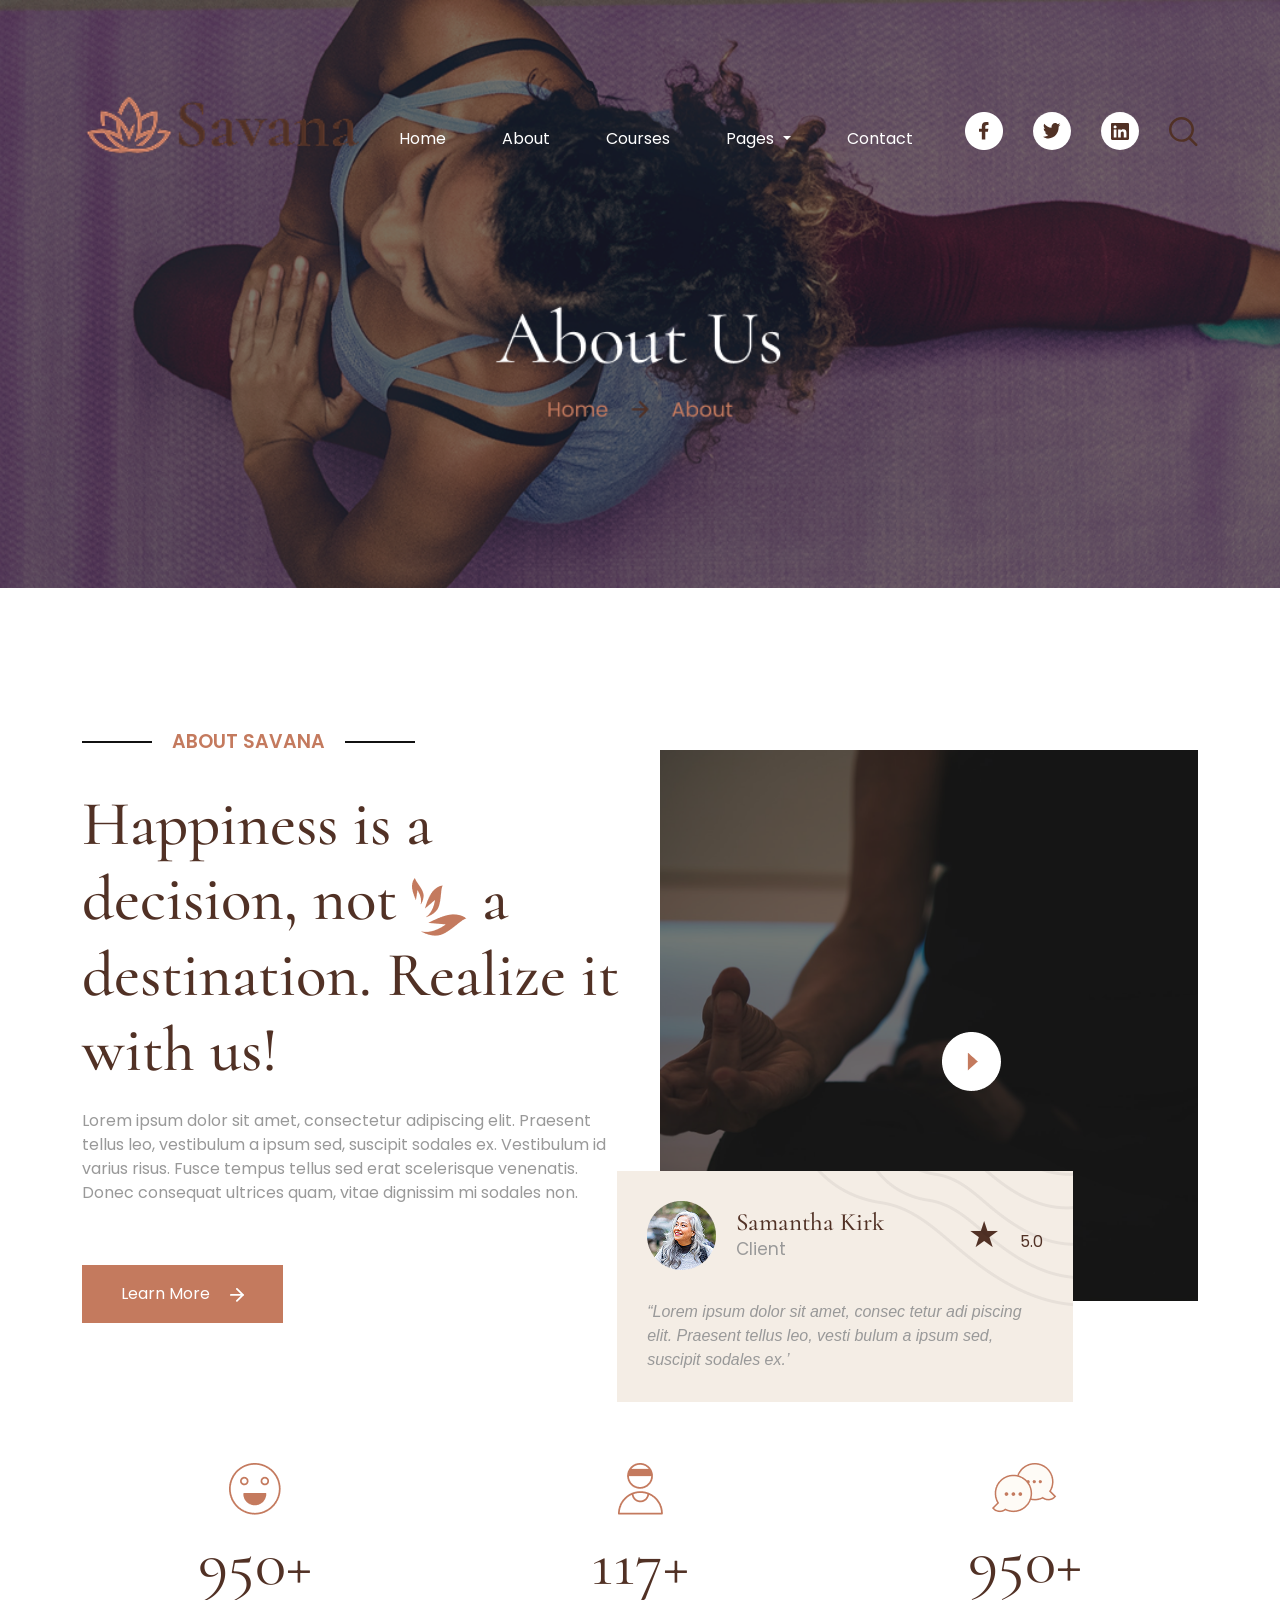
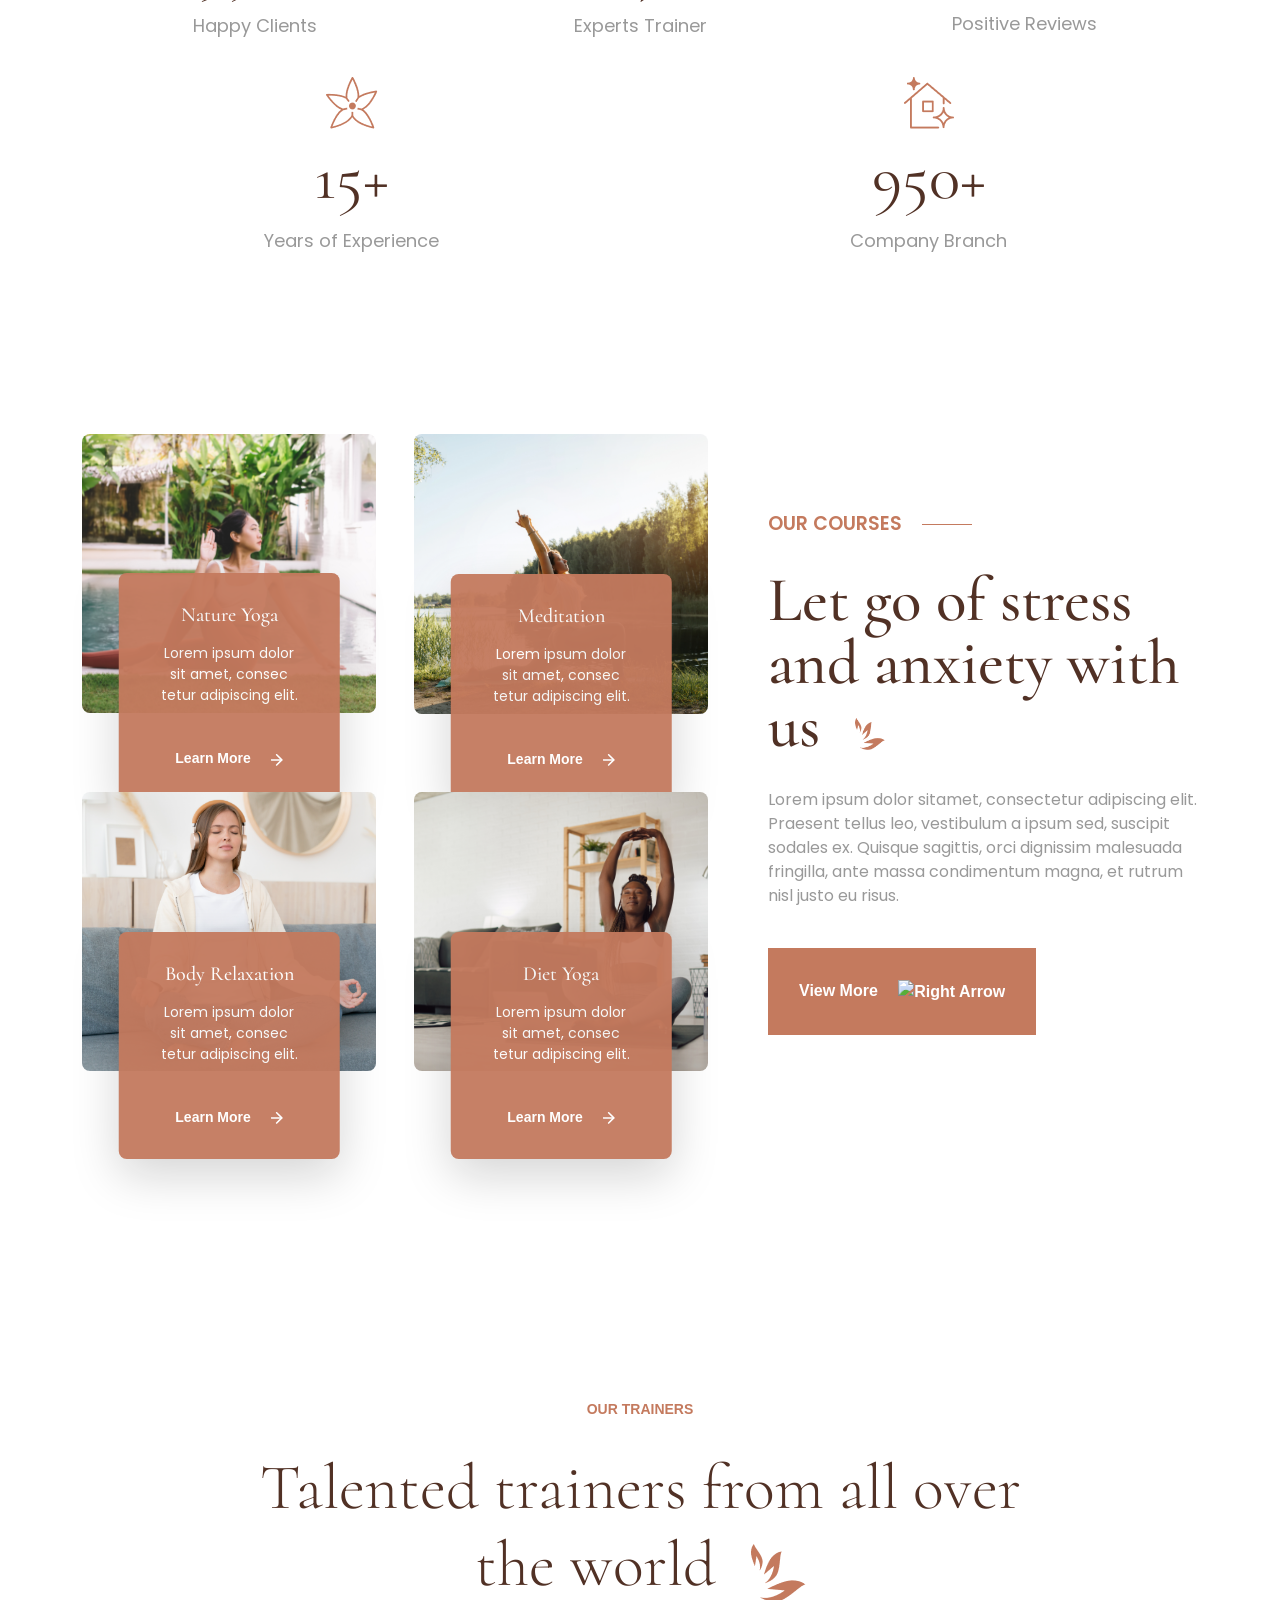
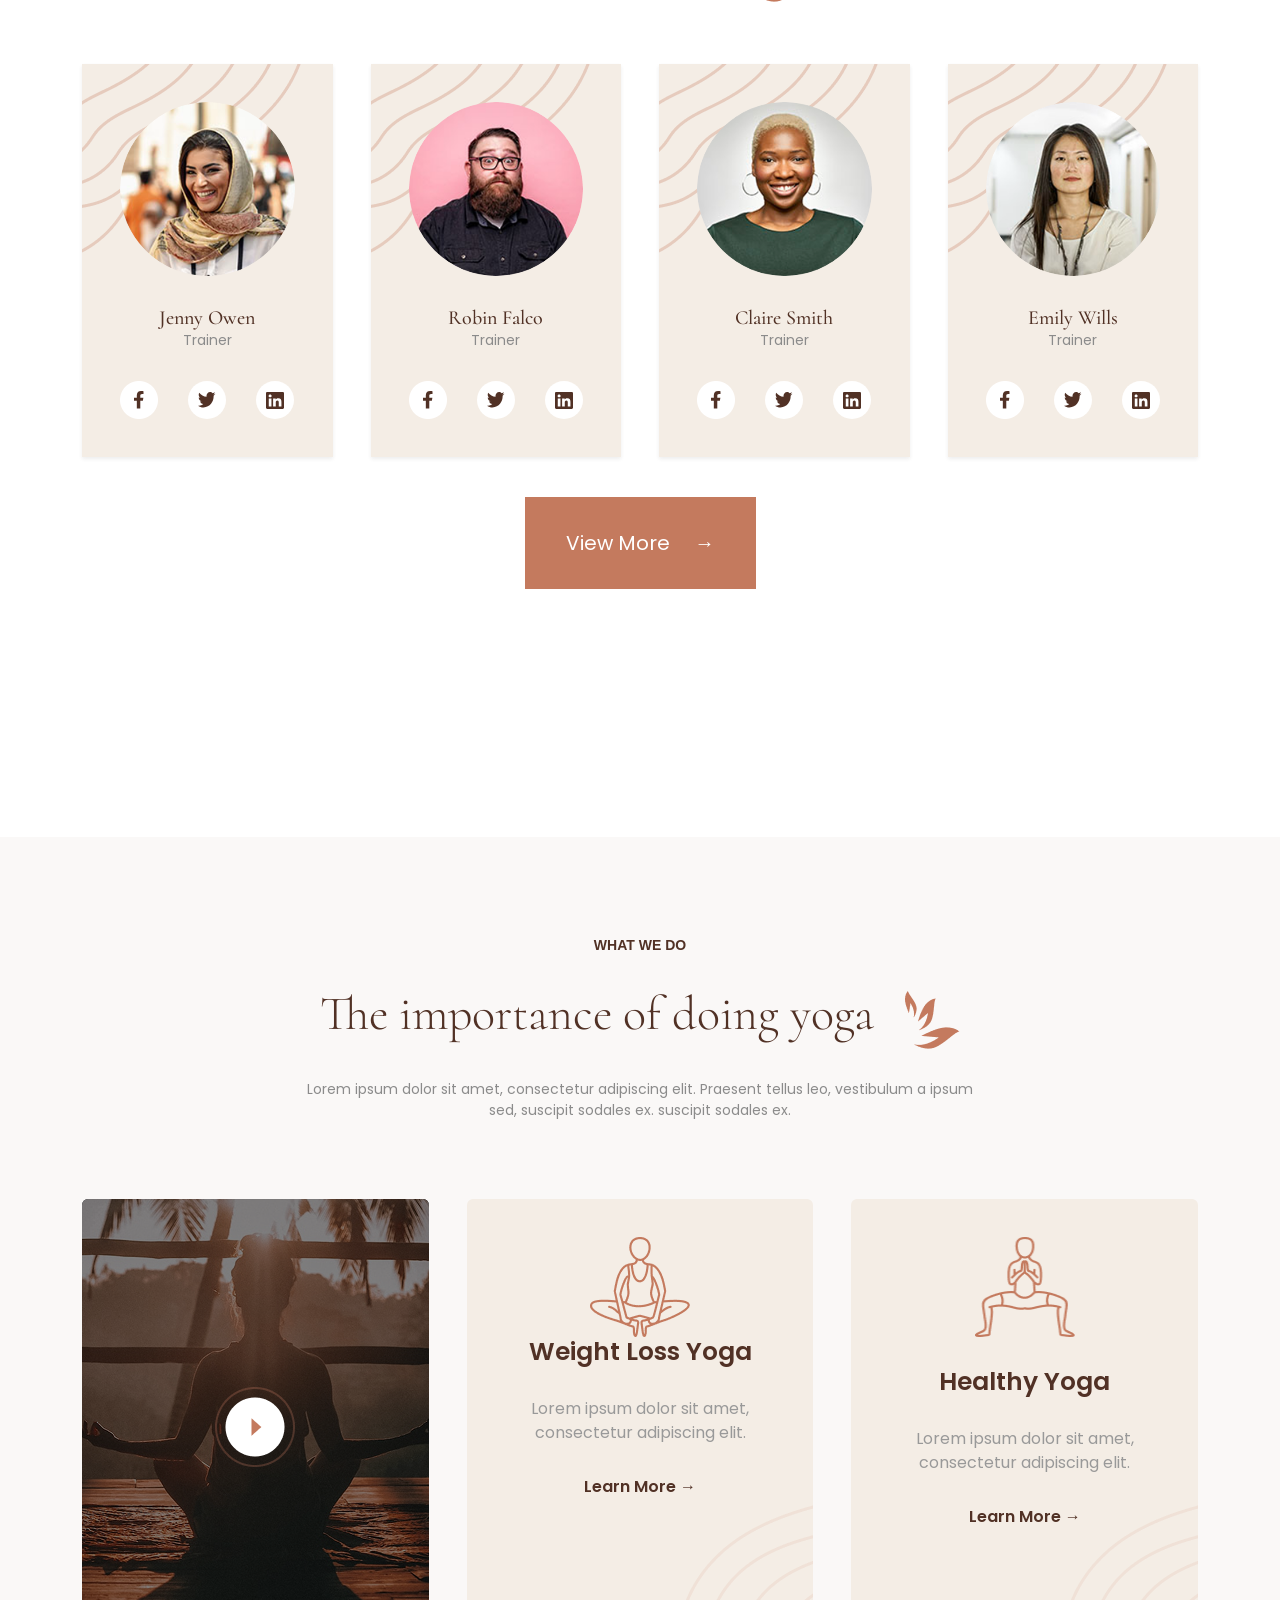
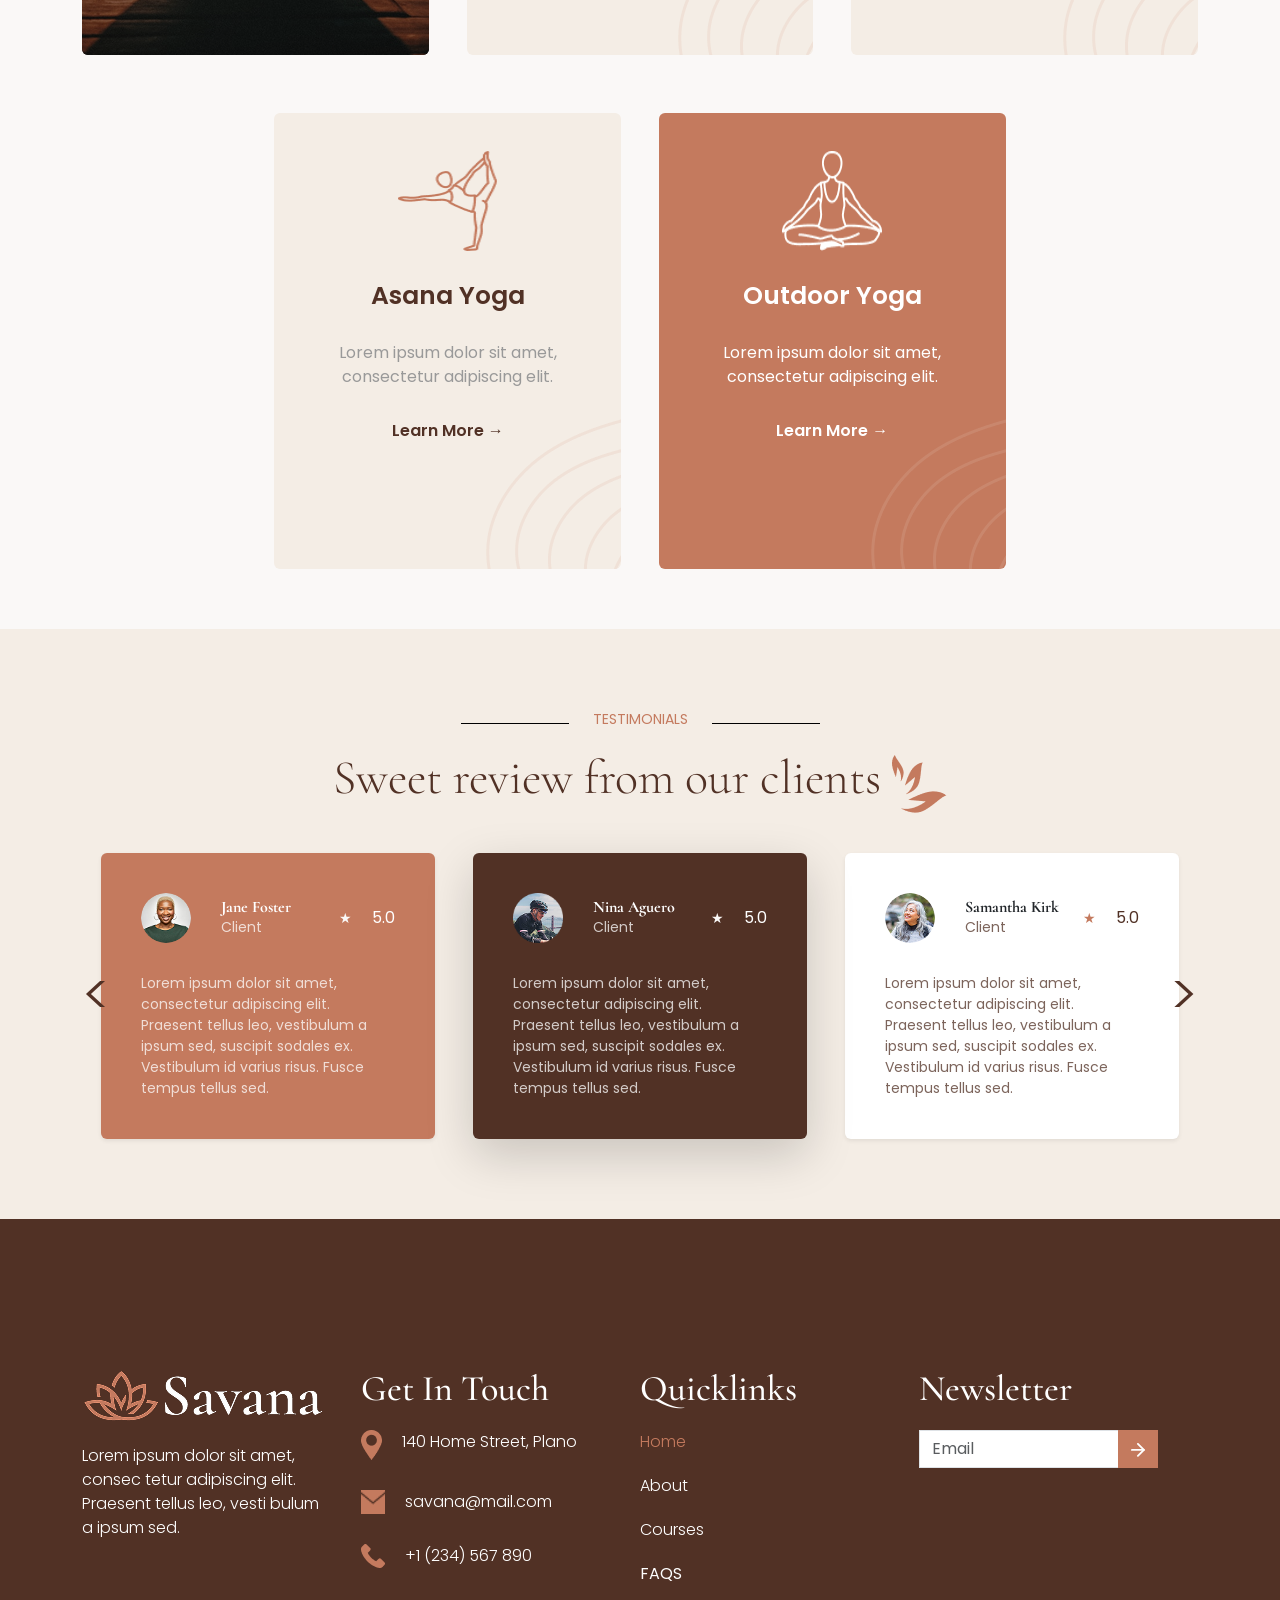
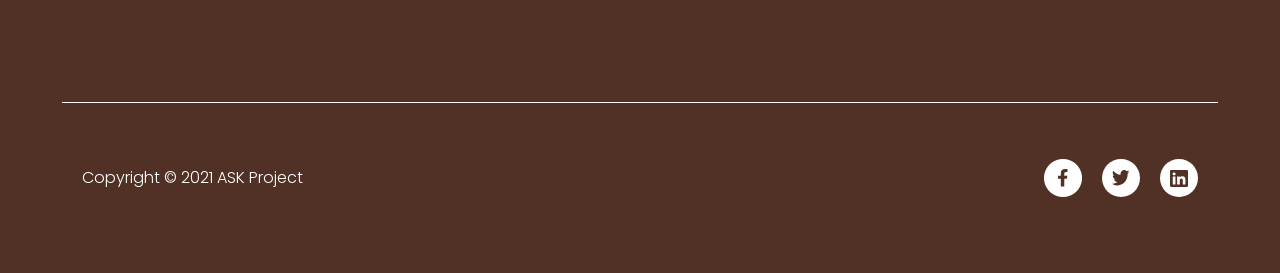
==== commit a19fc3fe: "final about" ====
--- a/about.html
+++ b/about.html
@@ -211,80 +211,7 @@
 
 
 
-    <!-- 
-    <section class="about-us-section py-8 py-lg-9 bg-danger custom-background-waves">
-        <div class="container custom-container-xxl">
-            <div class="row g-5 align-items-center">
-
-                <div class="col-12 col-lg-6">
-                    <div class="d-flex align-items-center mb-3">
-                        <p class="small text-uppercase fw-bold mb-0 text-primary me-3 custom-sub-heading-spacing">ABOUT
-                            US</p>
-                        <span class="bg-primary d-inline-block custom-w-line-short custom-h-1px opacity-50"></span>
-                    </div>
-
-                    <h2 class="h2 font-family-cormorant text-secondary custom-h1" style="font-size: 63px;">
-                        Happiness is a decision, not
-                        <img src="./assest/logo/flower.png" alt="Flower icon" class="ms-2 custom-leaf-icon-size">
-
-                        a destination. Realize it
-
-                        with us!
-                    </h2>
-
-                    <p class="text-info mb-5 custom-description-text-large">
-                        Lorem ipsum dolor sit amet, consectetur adipiscing elit. Praesent
-                        tellus leo, vestibulum a ipsum sed, suscipit sodales ex. Quisque
-                        sagittis, orci dignissim malesuada fringilla, ante massa
-                        condimentum magna, et rutrum nisl justo eu risus.
-                    </p>
-
-                    <a href="#"
-                        class="btn btn-lg px-5 py-3 bg-primary text-light fw-bold rounded-1 d-inline-block custom-button-style">
-                        View More <span class="ms-2">&rarr;</span>
-                    </a>
-                </div>
-
-                <div class="col-12 col-lg-6 position-relative">
-                    <div class="ratio ratio-4x3 custom-video-frame-large rounded-3 overflow-hidden shadow-lg">
-                        <img src="./assest/icon/yoha20.png" alt="Person meditating"
-                            class="img-fluid object-fit-cover w-100 h-100">
-                        <div
-                            class="d-flex align-items-center justify-content-center position-absolute w-100 h-100 bg-black bg-opacity-10">
-                            <button class="btn bg-light rounded-circle p-3 custom-play-button-size">
-                                <svg xmlns="http://www.w3.org/2000/svg" width="30" height="30" fill="currentColor"
-                                    class="bi bi-play-fill text-primary" viewBox="0 0 16 16">
-                                    <path
-                                        d="m11.596 8.697-6.363 3.692c-.54.313-1.233-.066-1.233-.697V4.308c0-.63.692-1.01 1.233-.697l6.363 3.692a.846.846 0 0 1 0 1.394z" />
-                                </svg>
-                            </button>
-                        </div>
-                    </div>
-
-                    <div
-                        class="card custom-testimonial-card border-0 p-4 shadow-lg position-absolute custom-testimonial-position bg-warning rounded-3 custom-testimonial-wavy-bg">
-                        <div class="d-flex align-items-center mb-3">
-                            <img src="./assest/images/client-samantha.jpg" alt="Samantha Kirk"
-                                class="custom-client-image-small rounded-circle me-3">
-                            <div>
-                                <h6 class="h6 text-secondary fw-bold mb-0">Samantha Kirk</h6>
-                                <p class="small text-info mb-0">Client</p>
-                            </div>
-                            <div class="ms-auto text-primary fw-bold custom-rating-align">
-                                <i class="bi bi-star-fill me-1"></i> 5.0
-                            </div>
-                        </div>
-
-                        <p class="small text-info mb-0 custom-quote-text">
-                            "Lorem ipsum dolor sit amet, consec tetur adi piscing elit. Praesent tellus leo,
-                            vestibulum a ipsum sed, suscipit sodales ex."
-                        </p>
-                    </div>
-
-                </div>
-            </div>
-        </div>
-    </section> -->
+   
 
 
 
@@ -363,102 +290,105 @@
 
 
 
-
-    <section class="courses container">
-        <div class="row g-2 g-lg-6 align-items-center">
+<section class="courses py-5">
+    <div class="container">
+        <div class="row g-4 g-lg-6 align-items-center flex-column-reverse flex-xl-row">
+            
             <div class="col-12 col-xl-7">
                 <div class="row g-3 g-md-4">
-
-                    <div class="position-relative col-12 col-sm-6 mb-3 mb-lg-9 course">
-                        <img class="img-fluid w-100" src="./assest/images/yoga_girl.svg" alt="Yoga Image">
-
-                        <div class="box bg-primary text-center text-light py-3 position-absolute start-50 translate-middle-x rounded"
-                            style="opacity: 0.9; width: 75%; top: 70%;">
-
-                            <h3 class="font-family-cormorant pb-1">Nature Yoga</h3>
-                            <p class="pb-2">Lorem ipsum dolor sit amet, consec tetur adipiscing elit.</p>
-                            <a href="#" class="text-light text-decoration-none">
-                                Learn More <img class="ms-2" src="./assest/icon/arrow.svg" alt="Right Arrow Icon">
-                            </a>
-                            <img class="position-absolute bottom-0 end-0" src="./assest/icon/yoga_bg.png"
-                                alt="Course Placeholder Icon">
-                        </div>
-
-
-                    </div>
-
-                    <div class="position-relative col-12 col-sm-6 mb-3 mb-lg-9 course">
-                        <img class="img-fluid w-100" src="./assest/images/yoga_girl2.png" alt="Yoga Image">
-
-                        <div class="box bg-primary text-center text-light py-3 position-absolute start-50 translate-middle-x rounded"
-                            style="opacity: 0.9; width: 75%; top: 70%;">
-
-                            <h3 class="font-family-cormorant pb-1">Meditation</h3>
-                            <p class="pb-2">Lorem ipsum dolor sit amet, consec tetur adipiscing elit.</p>
-                            <a href="#" class="text-light text-decoration-none">
-                                Learn More <img class="ms-2" src="./assest/icon/arrow.svg" alt="Right Arrow Icon">
-                            </a>
-                            <img class="position-absolute bottom-0 end-0" src="./assest/icon/yoga_bg.png"
-                                alt="Course Placeholder Icon">
-                        </div>
-
-                    </div>
-
-                    <div class="position-relative col-12 col-sm-6 mb-3 mb-lg-9 course">
-                        <img class="img-fluid w-100" src="./assest/images/yoga_girl3.png" alt="Yoga Image">
-
-                        <div class="box bg-primary text-center text-light py-3 position-absolute start-50 translate-middle-x rounded"
-                            style="opacity: 0.9; width: 75%; top: 70%;">
-
-                            <h3 class="font-family-cormorant pb-1">Body Relaxation</h3>
-                            <p class="pb-2">Lorem ipsum dolor sit amet, consec tetur adipiscing elit.</p>
-                            <a href="#" class="text-light text-decoration-none">
-                                Learn More <img class="ms-2" src="./assest/icon/arrow.svg" alt="Right Arrow Icon">
-                            </a>
-                            <img class="position-absolute bottom-0 end-0" src="./assest/icon/yoga_bg.png"
-                                alt="Course Placeholder Icon">
-                        </div>
-
-
-                    </div>
-
-                    <div class="position-relative col-12 col-sm-6 mb-3 mb-lg-9 course">
-                        <img class="img-fluid w-100" src="./assest/images/yoga_girl4.svg" alt="Yoga Image">
-
-                        <div class="box bg-primary text-center text-light py-3 position-absolute start-50 translate-middle-x rounded"
-                            style="opacity: 0.9; width: 75%; top: 70%;">
-
-                            <h3 class="font-family-cormorant pb-1">Diet Yoga</h3>
-                            <p class="pb-2">Lorem ipsum dolor sit amet, consec tetur adipiscing elit.</p>
-                            <a href="#" class="text-light text-decoration-none">
-                                Learn More <img class="ms-2" src="./assest/icon/arrow.svg" alt="Right Arrow Icon">
-                            </a>
-
-                            <img class="position-absolute bottom-0 end-0" src="./assest/icon/yoga_bg.png"
-                                alt="Course Placeholder Icon">
-                        </div>
-
-                    </div>
-
+                    
+                    <div class="col-12 col-sm-6 mb-3 mb-lg-5 course">
+                        <div class="position-relative">
+                            <img class="img-fluid w-100 rounded-3" src="./assest/images/yoga_girl.svg" alt="Yoga Image">
+                            
+                            <div class="box bg-primary text-center text-light py-3 px-2 position-absolute start-50 translate-middle-x rounded-3 shadow-lg"
+                                style="opacity: 0.95; width: 75%; top: 50%;">
+                                
+                                <h3 class="font-family-cormorant pb-1 fs-5">Nature Yoga</h3>
+                                <p class="small pb-2 mb-2 px-1 d-none d-md-block">Lorem ipsum dolor sit amet, consec tetur adipiscing elit.</p>
+                                <a href="#" class="text-light text-decoration-none small fw-bold">
+                                    Learn More <img class="ms-1" src="./assest/icon/arrow.svg" alt="Right Arrow Icon" style="width: 12px; height: 12px;">
+                                </a>
+                                
+                                </div>
+                        </div>
+                    </div>
+                    
+                    <div class="col-12 col-sm-6 mb-3 mb-lg-5 course">
+                        <div class="position-relative">
+                            <img class="img-fluid w-100 rounded-3" src="./assest/images/yoga_girl2.png" alt="Yoga Image">
+                            
+                            <div class="box bg-primary text-center text-light py-3 px-2 position-absolute start-50 translate-middle-x rounded-3 shadow-lg"
+                                style="opacity: 0.95; width: 75%; top: 50%;">
+                                
+                                <h3 class="font-family-cormorant pb-1 fs-5">Meditation</h3>
+                                <p class="small pb-2 mb-2 px-1 d-none d-md-block">Lorem ipsum dolor sit amet, consec tetur adipiscing elit.</p>
+                                <a href="#" class="text-light text-decoration-none small fw-bold">
+                                    Learn More <img class="ms-1" src="./assest/icon/arrow.svg" alt="Right Arrow Icon" style="width: 12px; height: 12px;">
+                                </a>
+                            </div>
+                        </div>
+                    </div>
+                    
+                    <div class="col-12 col-sm-6 mb-3 mb-lg-5 course">
+                        <div class="position-relative">
+                            <img class="img-fluid w-100 rounded-3" src="./assest/images/yoga_girl3.png" alt="Yoga Image">
+                            
+                            <div class="box bg-primary text-center text-light py-3 px-2 position-absolute start-50 translate-middle-x rounded-3 shadow-lg"
+                                style="opacity: 0.95; width: 75%; top: 50%;">
+                                
+                                <h3 class="font-family-cormorant pb-1 fs-5">Body Relaxation</h3>
+                                <p class="small pb-2 mb-2 px-1 d-none d-md-block">Lorem ipsum dolor sit amet, consec tetur adipiscing elit.</p>
+                                <a href="#" class="text-light text-decoration-none small fw-bold">
+                                    Learn More <img class="ms-1" src="./assest/icon/arrow.svg" alt="Right Arrow Icon" style="width: 12px; height: 12px;">
+                                </a>
+                            </div>
+                        </div>
+                    </div>
+                    
+                    <div class="col-12 col-sm-6 mb-3 mb-lg-5 course">
+                        <div class="position-relative">
+                            <img class="img-fluid w-100 rounded-3" src="./assest/images/yoga_girl4.svg" alt="Yoga Image">
+                            
+                            <div class="box bg-primary text-center text-light py-3 px-2 position-absolute start-50 translate-middle-x rounded-3 shadow-lg"
+                                style="opacity: 0.95; width: 75%; top: 50%;">
+                                
+                                <h3 class="font-family-cormorant pb-1 fs-5">Diet Yoga</h3>
+                                <p class="small pb-2 mb-2 px-1 d-none d-md-block">Lorem ipsum dolor sit amet, consec tetur adipiscing elit.</p>
+                                <a href="#" class="text-light text-decoration-none small fw-bold">
+                                    Learn More <img class="ms-1" src="./assest/icon/arrow.svg" alt="Right Arrow Icon" style="width: 12px; height: 12px;">
+                                </a>
+                            </div>
+                        </div>
+                    </div>
                 </div>
             </div>
 
             <div class="col-12 col-xl-5">
                 <div class="d-flex align-items-center pb-1 pb-lg-3 gap-2">
-                    <p class="text-primary txt-19 fw-semibold">OUR COURSES</p>
-                    <div class="line-short"></div>
-                </div>
-                <h2 class="fs-2 font-family-cormorant lh-1 pb-1 pb-lg-3">Let go of stress and anxiety with us <img
-                        src="./assest/logo/flower.png" alt="" class="ms-2"></h2>
-
-                <p class="pb-5 text-success">Lorem ipsum dolor sitamet, consectetur adipiscing elit. Praesent
+                    <p class="text-primary txt-19 fw-semibold text-uppercase mb-0">OUR COURSES</p>
+                    <div class="bg-primary" style="width: 50px; height: 1px;"></div> </div>
+                
+                <h2 class="fs-2 font-family-cormorant lh-1 pb-1 pb-lg-3 text-secondary">
+                    Let go of stress and anxiety with us 
+                    <img src="./assest/logo/flower.png" alt="Flower Icon" class="ms-2" style="width: 30px; height: auto;">
+                </h2>
+                
+                <p class="pb-5 text-success">
+                    Lorem ipsum dolor sitamet, consectetur adipiscing elit. Praesent
                     tellus leo, vestibulum a ipsum sed, suscipit sodales ex. Quisque sagittis, orci dignissim
-                    malesuada fringilla, ante massa condimentum magna, et rutrum nisl justo eu risus.</p>
-                <a class="btn bg-primary text-light p-2" href="#">View More <img class="ps-1"
-                        src="./assets/images/icons/right-arrow.png" alt=""></a>
-            </div>
+                    malesuada fringilla, ante massa condimentum magna, et rutrum nisl justo eu risus.
+                </p>
+                
+                <a class="btn bg-primary text-light p-3 fw-bold text-decoration-none" href="#">
+                    View More 
+                    <img class="ps-1" src="./assets/images/icons/arrow.png" alt="Right Arrow" style="width: 15px; height: auto;">
+                </a>
+            </div>
+            
         </div>
-    </section>
+    </div>
+</section>
 
 
 
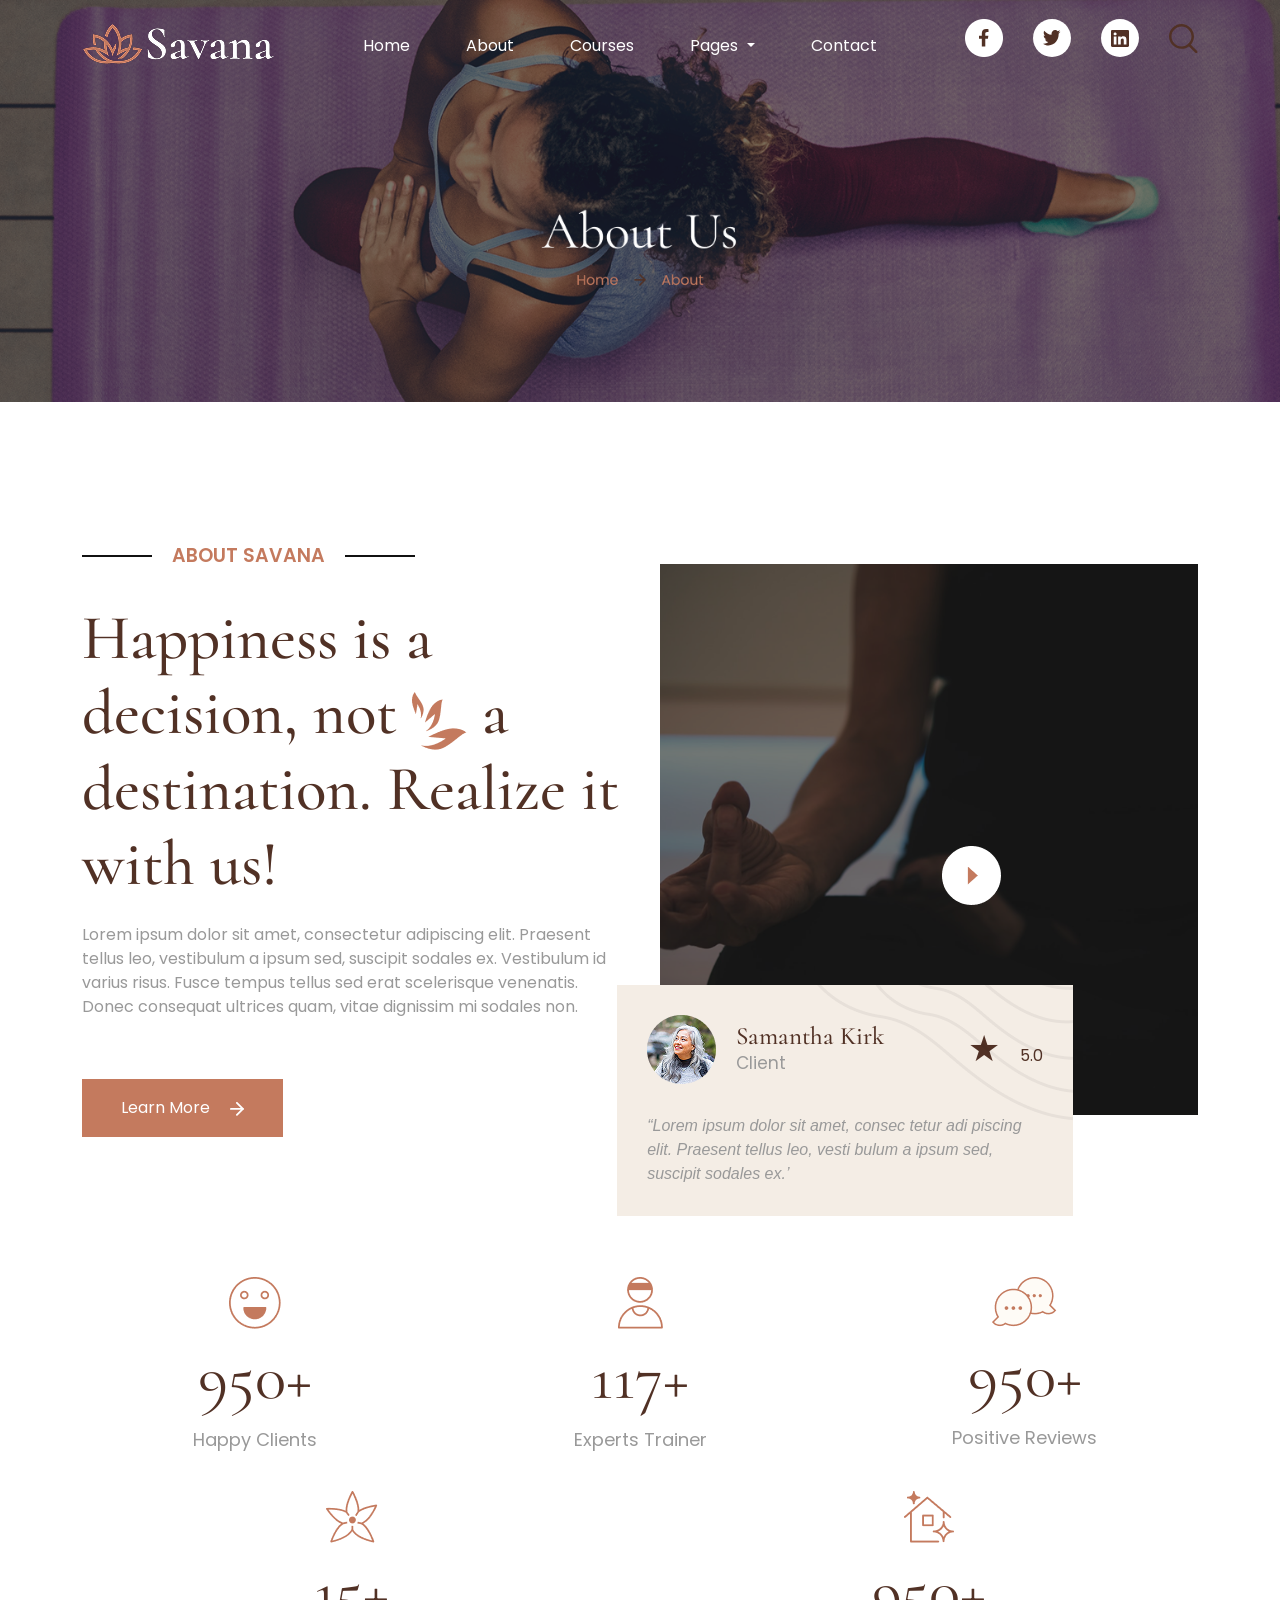
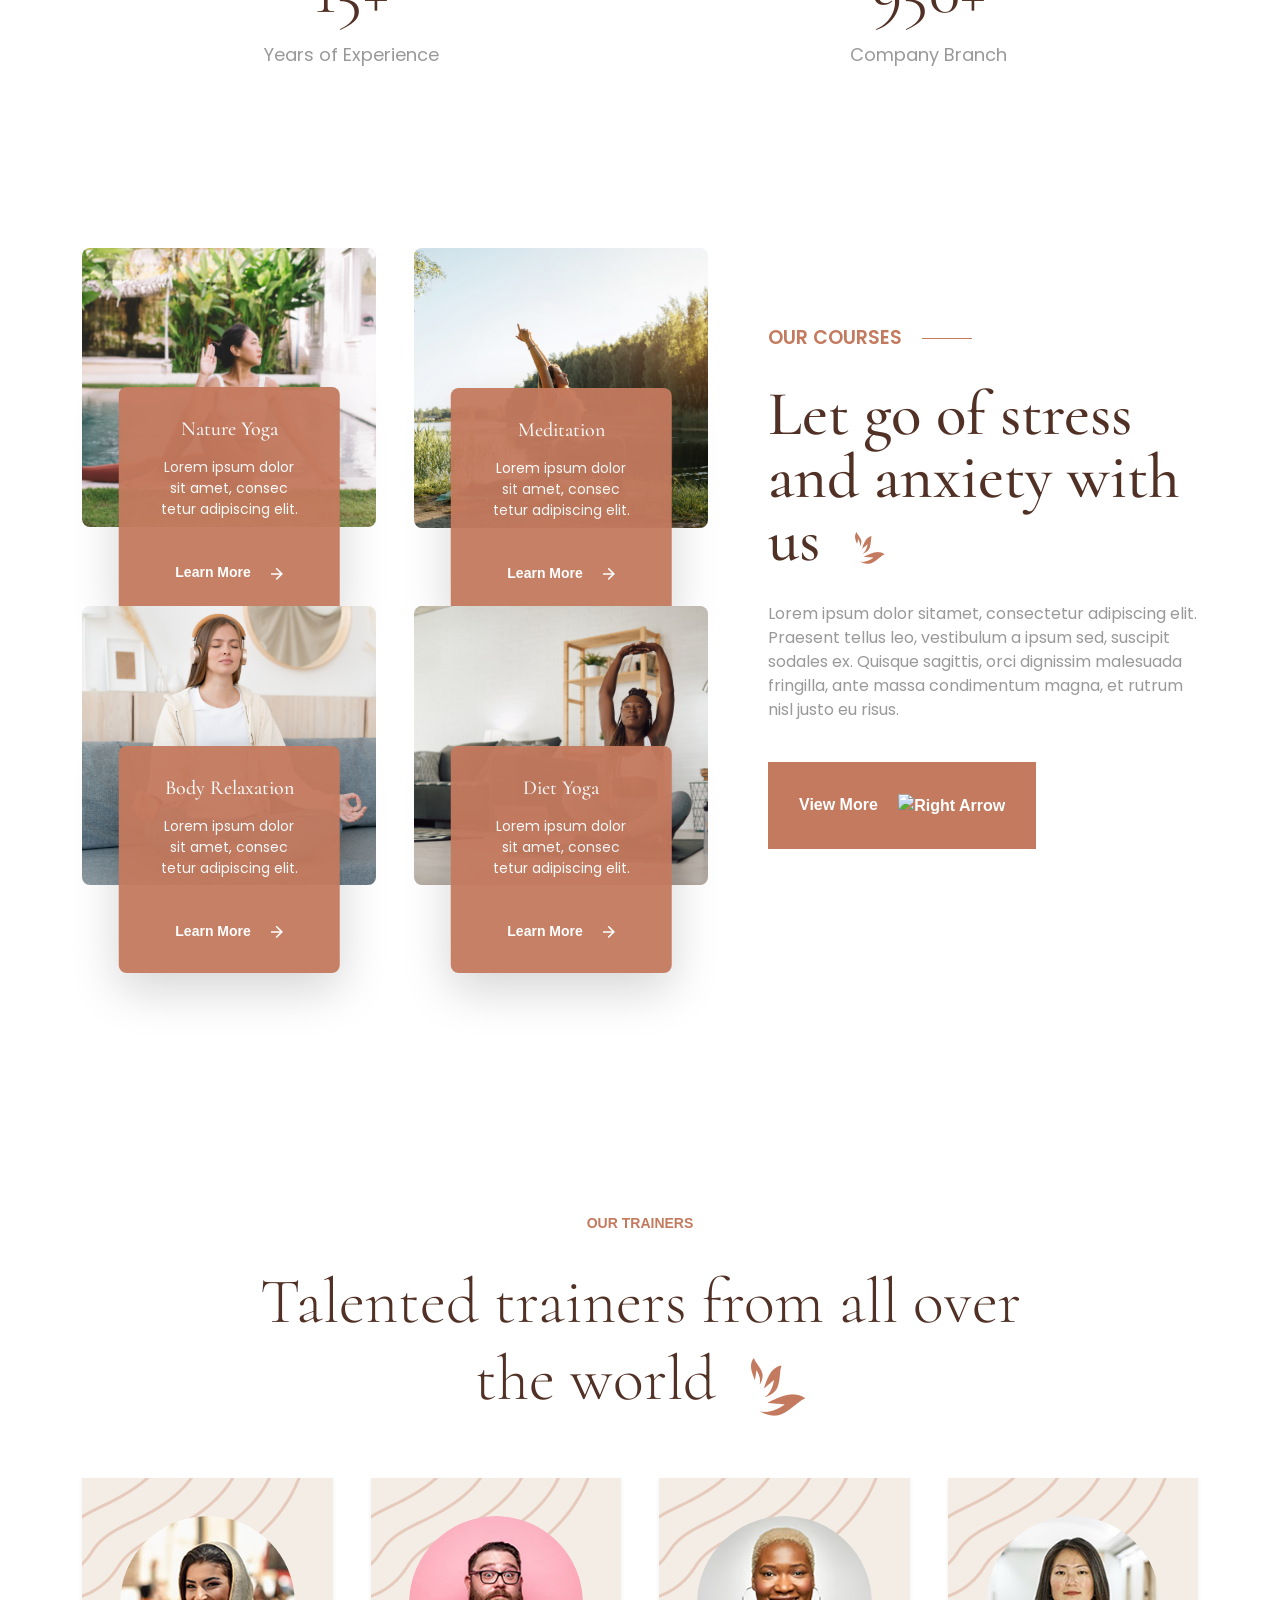
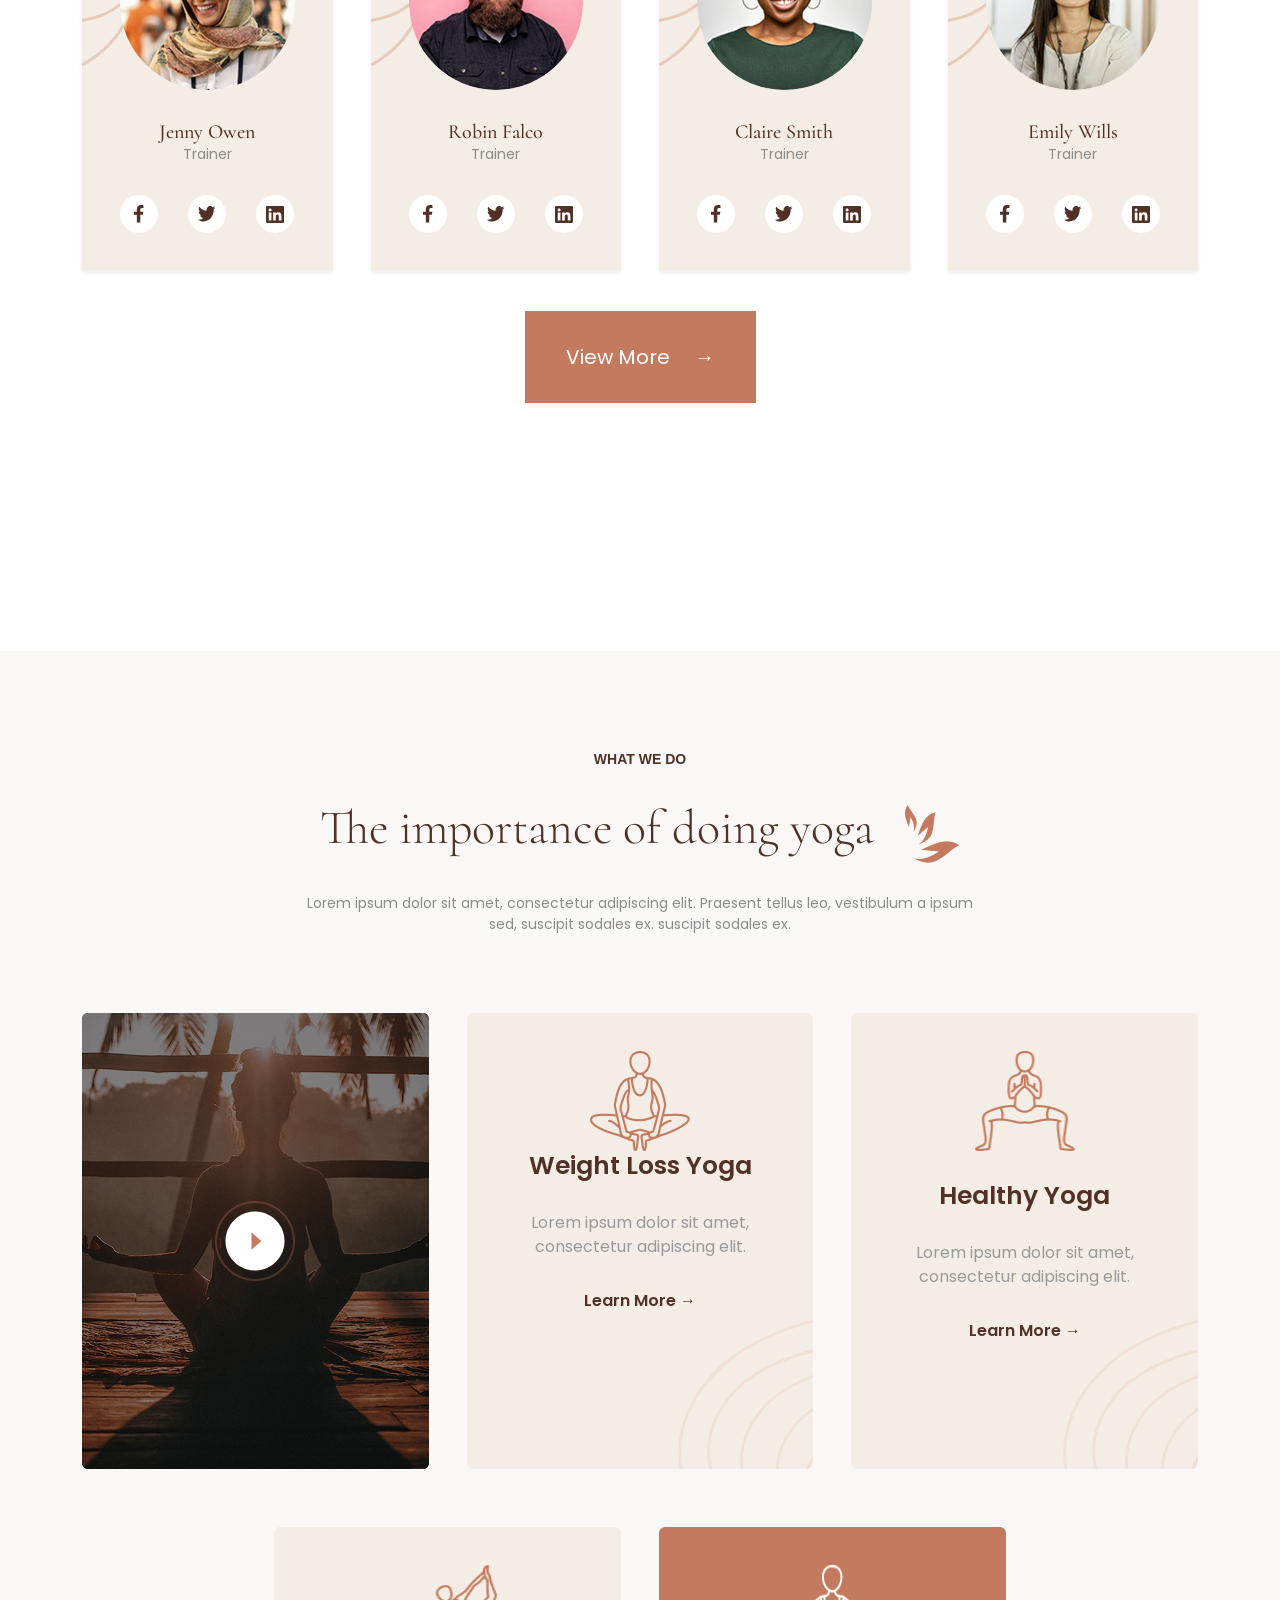
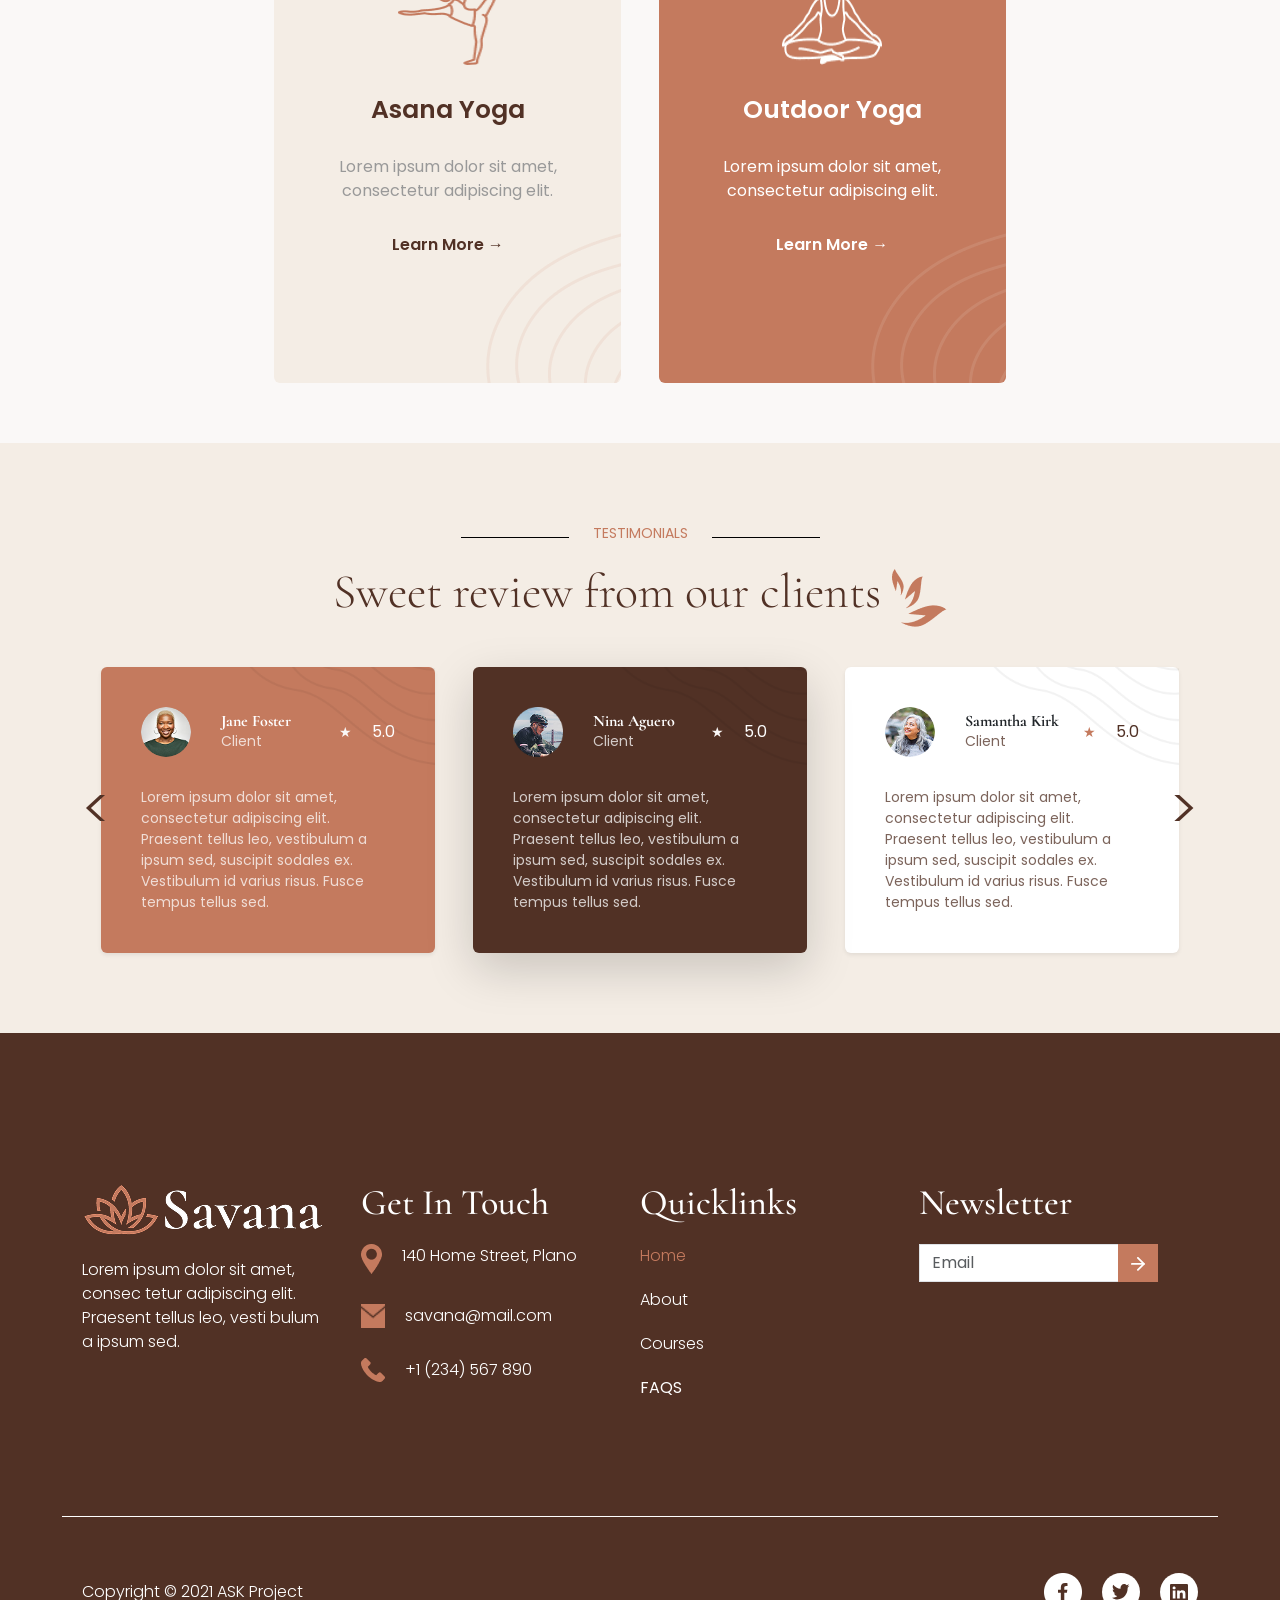
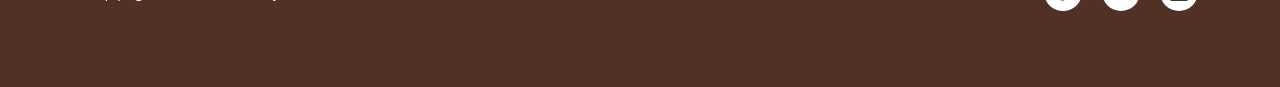
==== commit a0332f45: "complete contact us page" ====
--- a/about.html
+++ b/about.html
@@ -24,7 +24,7 @@
         <nav class="navbar navbar-expand-xl pt-var-3 pb-var-6 custom-navbar-style">
             <div class="container custom-container-xxl">
                 <a class="navbar-brand" href="index.html">
-                    <img src="./assest/logo/savana.png" alt="Site Logo" class="custom-logo-size">
+                    <img src="./assest/logo/logo2.png" alt="Site Logo" class="custom-logo-size">
                 </a>
 
                 <button class="navbar-toggler" type="button" data-bs-toggle="collapse"
@@ -749,6 +749,9 @@
                                     risus. Fusce tempus tellus sed.
                                 </p>
                                 <div class="shape-line-1"></div>
+                                 <img class="position-absolute top-0 end-0 img-fluid w-auto"
+                                            src="./assest/logo/shape20.png" alt="Placeholder Image"
+                                            style="max-width: 250px;">
                             </div>
                         </div>
                     </div>
@@ -779,6 +782,9 @@
                                     risus. Fusce tempus tellus sed.
                                 </p>
                                 <div class="shape-line-1"></div>
+                                 <img class="position-absolute top-0 end-0 img-fluid w-auto"
+                                            src="./assest/logo/shape20.png" alt="Placeholder Image"
+                                            style="max-width: 250px;">
                             </div>
                         </div>
                     </div>
@@ -808,6 +814,9 @@
                                     risus. Fusce tempus tellus sed.
                                 </p>
                                 <div class="shape-line-1"></div>
+                                 <img class="position-absolute top-0 end-0 img-fluid w-auto"
+                                            src="./assest/logo/shape20.png" alt="Placeholder Image"
+                                            style="max-width: 250px;">
                             </div>
                         </div>
                     </div>
